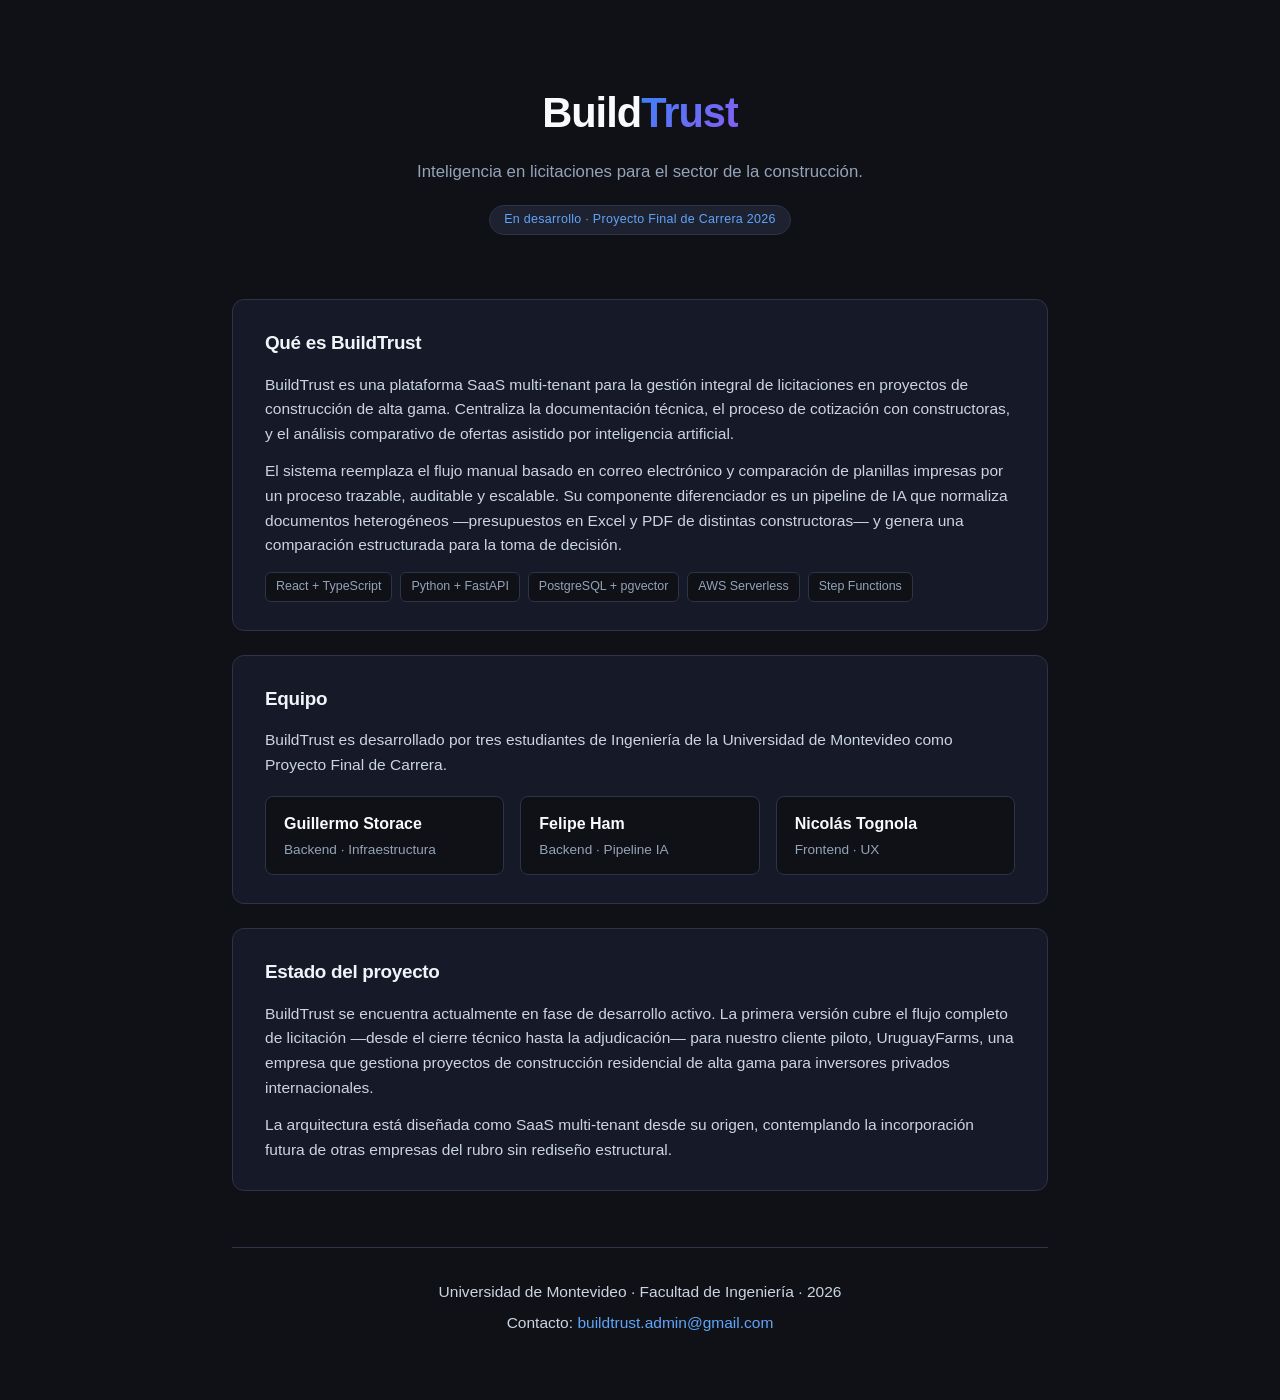
==== index.html @ 9183da72 "Add initial index.html for BuildTrust platform This HTML file serves as the main structure for the B" ====
<!DOCTYPE html>
<html lang="es">
<head>
  <meta charset="UTF-8">
  <meta name="viewport" content="width=device-width, initial-scale=1.0">
  <meta name="description" content="BuildTrust — Plataforma de gestión de licitaciones e inteligencia artificial aplicada al sector de la construcción.">
  <title>BuildTrust — Inteligencia en Licitaciones ConTech</title>
  <style>
    * { box-sizing: border-box; margin: 0; padding: 0; }
    body {
      background: #0f1117;
      color: #e2e8f0;
      font-family: -apple-system, BlinkMacSystemFont, "Segoe UI", sans-serif;
      min-height: 100vh;
      line-height: 1.6;
    }
    .container {
      max-width: 880px;
      margin: 0 auto;
      padding: 80px 32px 64px;
    }
    header {
      text-align: center;
      margin-bottom: 64px;
    }
    .logo {
      font-size: 2.6rem;
      font-weight: 700;
      letter-spacing: -1px;
      color: #f8fafc;
      margin-bottom: 12px;
    }
    .logo span {
      background: linear-gradient(135deg, #3b82f6, #8b5cf6);
      -webkit-background-clip: text;
      background-clip: text;
      color: transparent;
    }
    .tagline {
      color: #94a3b8;
      font-size: 1.05rem;
      max-width: 540px;
      margin: 0 auto;
    }
    .badge {
      display: inline-block;
      background: #1e2130;
      border: 1px solid #2d3348;
      border-radius: 999px;
      padding: 4px 14px;
      font-size: 0.78rem;
      color: #60a5fa;
      margin-top: 20px;
      letter-spacing: 0.3px;
    }
    section {
      background: #161927;
      border: 1px solid #2d3348;
      border-radius: 12px;
      padding: 28px 32px;
      margin-bottom: 24px;
    }
    h2 {
      color: #f1f5f9;
      font-size: 1.18rem;
      margin-bottom: 14px;
      letter-spacing: -0.3px;
    }
    p { color: #cbd5e1; font-size: 0.97rem; }
    p + p { margin-top: 12px; }
    .team {
      display: grid;
      grid-template-columns: repeat(auto-fit, minmax(220px, 1fr));
      gap: 16px;
      margin-top: 18px;
    }
    .member {
      background: #0f1117;
      padding: 14px 18px;
      border-radius: 8px;
      border: 1px solid #2d3348;
    }
    .member-name { color: #f8fafc; font-weight: 600; }
    .member-role { color: #94a3b8; font-size: 0.85rem; margin-top: 2px; }
    .stack {
      display: flex;
      flex-wrap: wrap;
      gap: 8px;
      margin-top: 14px;
    }
    .chip {
      background: #0f1117;
      border: 1px solid #2d3348;
      color: #94a3b8;
      font-size: 0.78rem;
      padding: 4px 10px;
      border-radius: 6px;
    }
    footer {
      text-align: center;
      margin-top: 56px;
      padding-top: 32px;
      border-top: 1px solid #2d3348;
      color: #64748b;
      font-size: 0.82rem;
    }
    footer a { color: #60a5fa; text-decoration: none; }
    footer a:hover { text-decoration: underline; }
    @media (max-width: 600px) {
      .container { padding: 48px 20px; }
      .logo { font-size: 2.1rem; }
    }
  </style>
</head>
<body>
  <div class="container">
    <header>
      <div class="logo">Build<span>Trust</span></div>
      <p class="tagline">Inteligencia en licitaciones para el sector de la construcción.</p>
      <div class="badge">En desarrollo · Proyecto Final de Carrera 2026</div>
    </header>

    <section>
      <h2>Qué es BuildTrust</h2>
      <p>
        BuildTrust es una plataforma SaaS multi-tenant para la gestión integral
        de licitaciones en proyectos de construcción de alta gama. Centraliza
        la documentación técnica, el proceso de cotización con constructoras,
        y el análisis comparativo de ofertas asistido por inteligencia artificial.
      </p>
      <p>
        El sistema reemplaza el flujo manual basado en correo electrónico y
        comparación de planillas impresas por un proceso trazable, auditable y
        escalable. Su componente diferenciador es un pipeline de IA que
        normaliza documentos heterogéneos —presupuestos en Excel y PDF de
        distintas constructoras— y genera una comparación estructurada para
        la toma de decisión.
      </p>
      <div class="stack">
        <span class="chip">React + TypeScript</span>
        <span class="chip">Python + FastAPI</span>
        <span class="chip">PostgreSQL + pgvector</span>
        <span class="chip">AWS Serverless</span>
        <span class="chip">Step Functions</span>
      </div>
    </section>

    <section>
      <h2>Equipo</h2>
      <p>
        BuildTrust es desarrollado por tres estudiantes de Ingeniería de la
        Universidad de Montevideo como Proyecto Final de Carrera.
      </p>
      <div class="team">
        <div class="member">
          <div class="member-name">Guillermo Storace</div>
          <div class="member-role">Backend · Infraestructura</div>
        </div>
        <div class="member">
          <div class="member-name">Felipe Ham</div>
          <div class="member-role">Backend · Pipeline IA</div>
        </div>
        <div class="member">
          <div class="member-name">Nicolás Tognola</div>
          <div class="member-role">Frontend · UX</div>
        </div>
      </div>
    </section>

    <section>
      <h2>Estado del proyecto</h2>
      <p>
        BuildTrust se encuentra actualmente en fase de desarrollo activo. La
        primera versión cubre el flujo completo de licitación —desde el cierre
        técnico hasta la adjudicación— para nuestro cliente piloto, UruguayFarms,
        una empresa que gestiona proyectos de construcción residencial de alta
        gama para inversores privados internacionales.
      </p>
      <p>
        La arquitectura está diseñada como SaaS multi-tenant desde su origen,
        contemplando la incorporación futura de otras empresas del rubro sin
        rediseño estructural.
      </p>
    </section>

    <footer>
      <p>Universidad de Montevideo · Facultad de Ingeniería · 2026</p>
      <p style="margin-top: 6px;">Contacto: <a href="mailto:buildtrust.admin@gmail.com">buildtrust.admin@gmail.com</a></p>
    </footer>
  </div>
</body>
</html>
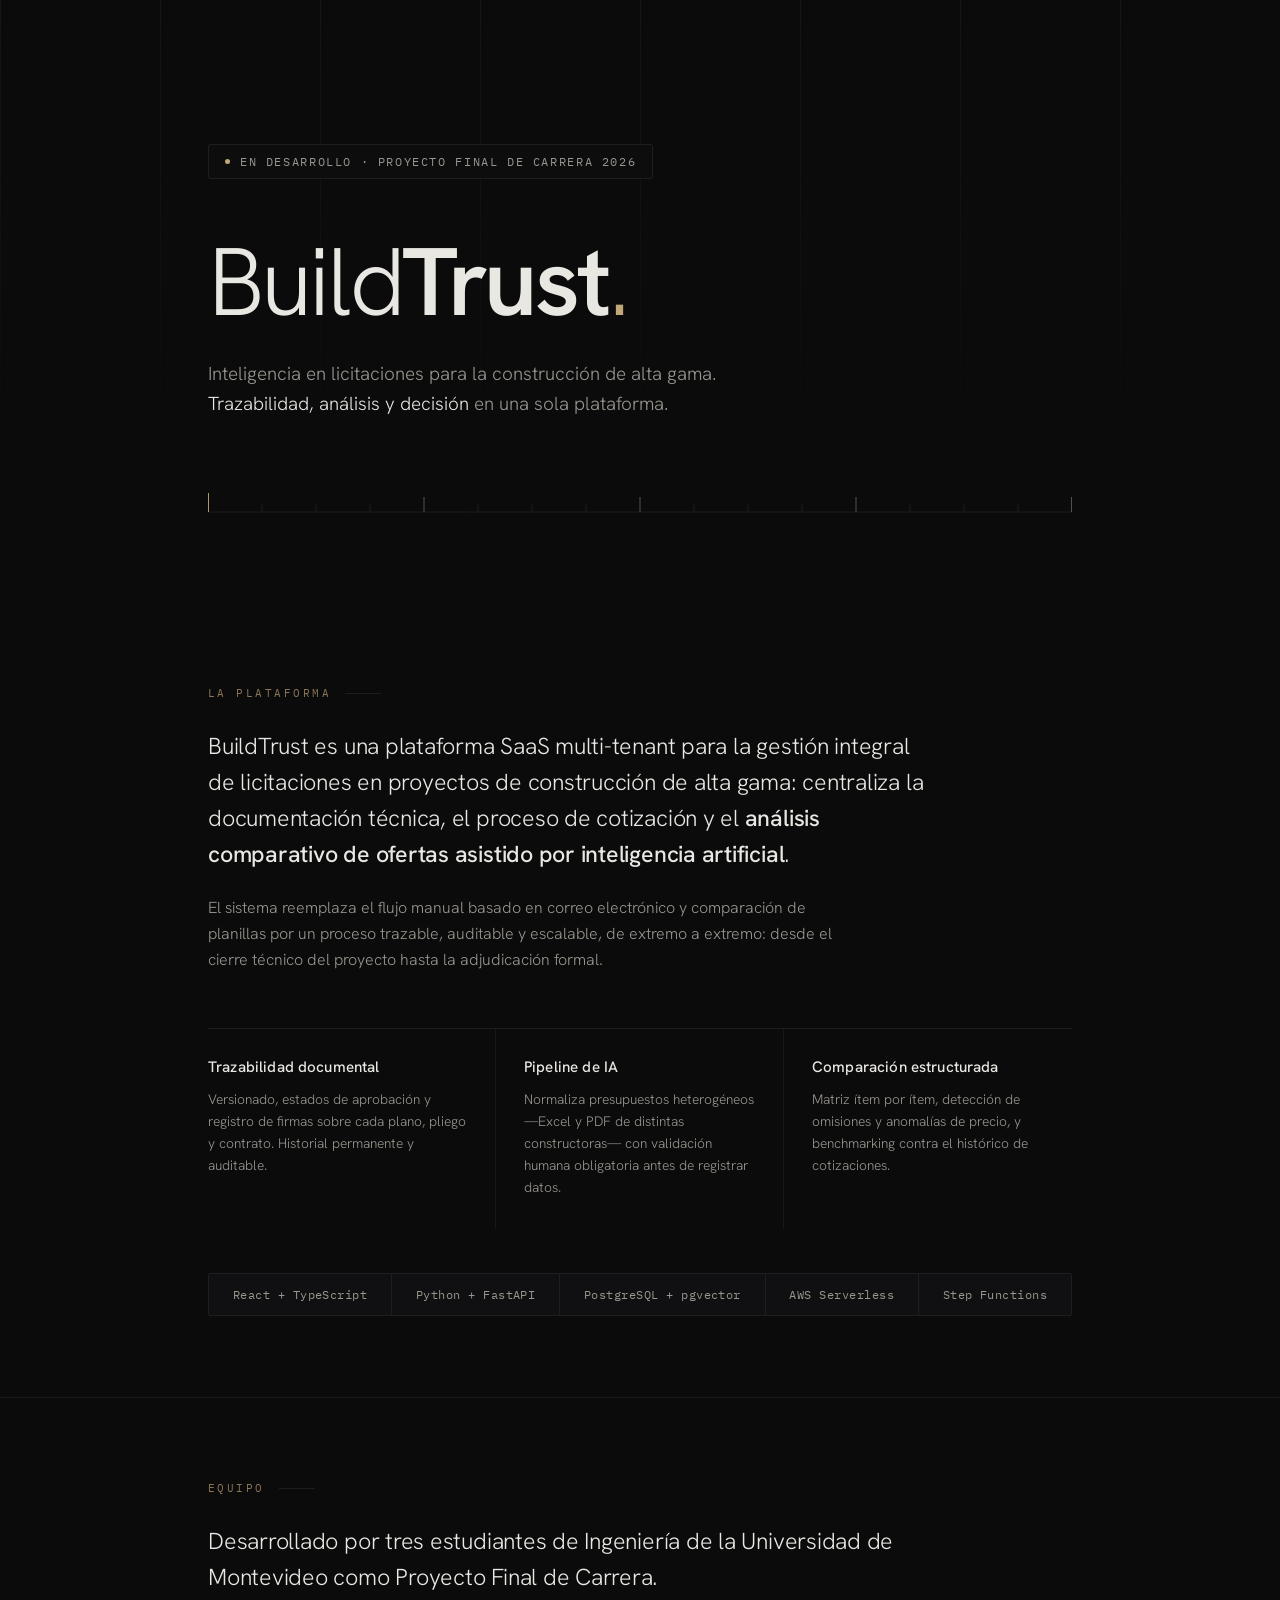
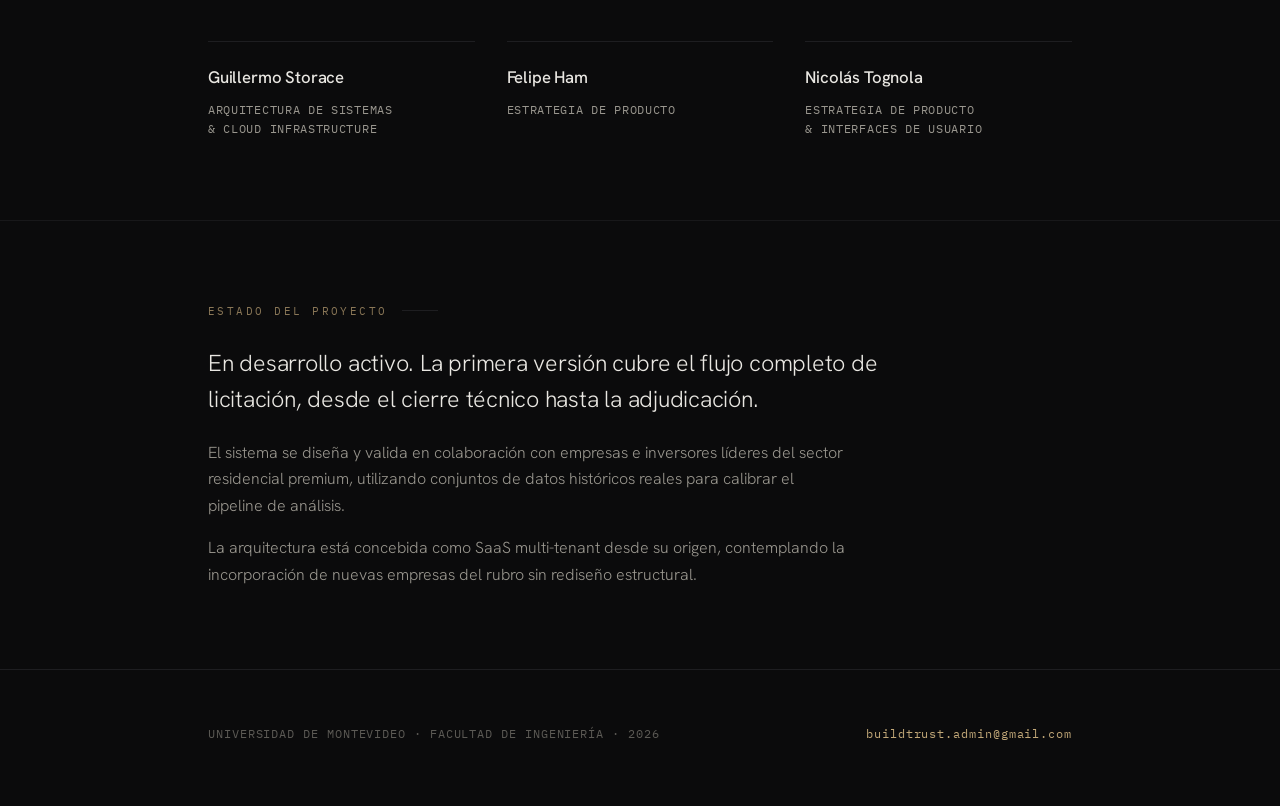
==== commit d6a7580d: "Ajuste de la web institucional a un modelo mas profesional" ====
--- a/index.html
+++ b/index.html
@@ -3,190 +3,419 @@
 <head>
   <meta charset="UTF-8">
   <meta name="viewport" content="width=device-width, initial-scale=1.0">
-  <meta name="description" content="BuildTrust — Plataforma de gestión de licitaciones e inteligencia artificial aplicada al sector de la construcción.">
+  <meta name="description" content="BuildTrust — Plataforma de gestión de licitaciones e inteligencia artificial aplicada a la construcción de alta gama.">
   <title>BuildTrust — Inteligencia en Licitaciones ConTech</title>
+
+  <link rel="preconnect" href="https://fonts.googleapis.com">
+  <link rel="preconnect" href="https://fonts.gstatic.com" crossorigin>
+  <link href="https://fonts.googleapis.com/css2?family=Hanken+Grotesk:wght@300;400;500;600&family=IBM+Plex+Mono:wght@400;500&display=swap" rel="stylesheet">
+
   <style>
+    /* ────────────────────────────────────────────────
+       BuildTrust — Sistema de diseño
+       Estética: arquitectónica · grafito profundo · bronce pulido
+       ──────────────────────────────────────────────── */
+    :root {
+      --bg:        #0B0B0C;   /* negro arquitectónico */
+      --surface:   #101012;   /* grafito de superficie */
+      --line:      #1E1E21;   /* hairline estructural */
+      --line-soft: #18181A;
+      --ink:       #E9E7E2;   /* blanco hueso */
+      --ink-dim:   #99968E;   /* gris cálido */
+      --ink-faint: #5C5A55;
+      --accent:    #C2A878;   /* bronce */
+      --accent-dim:#8A7757;
+      --sans: 'Hanken Grotesk', -apple-system, BlinkMacSystemFont, 'Segoe UI', sans-serif;
+      --mono: 'IBM Plex Mono', 'SF Mono', monospace;
+    }
+
     * { box-sizing: border-box; margin: 0; padding: 0; }
+
+    html { scroll-behavior: smooth; }
+
     body {
-      background: #0f1117;
-      color: #e2e8f0;
-      font-family: -apple-system, BlinkMacSystemFont, "Segoe UI", sans-serif;
-      min-height: 100vh;
+      background: var(--bg);
+      color: var(--ink);
+      font-family: var(--sans);
+      font-size: 16px;
+      line-height: 1.65;
+      -webkit-font-smoothing: antialiased;
+      text-rendering: optimizeLegibility;
+    }
+
+    ::selection { background: var(--accent); color: #0B0B0C; }
+
+    a { color: var(--accent); text-decoration: none; transition: color .2s ease; }
+    a:hover { color: var(--ink); }
+    a:focus-visible, button:focus-visible {
+      outline: 1px solid var(--accent);
+      outline-offset: 4px;
+      border-radius: 2px;
+    }
+
+    .wrap {
+      max-width: 960px;
+      margin: 0 auto;
+      padding: 0 clamp(24px, 6vw, 48px);
+    }
+
+    /* ── Hero ───────────────────────────────────────── */
+    .hero {
+      position: relative;
+      padding: clamp(96px, 16vh, 160px) 0 clamp(64px, 10vh, 104px);
+      overflow: hidden;
+    }
+    /* retícula de plano — firma visual */
+    .hero::before {
+      content: "";
+      position: absolute;
+      inset: 0;
+      background-image:
+        linear-gradient(to right, var(--line-soft) 1px, transparent 1px);
+      background-size: calc(100% / 8) 100%;
+      mask-image: linear-gradient(to bottom, rgba(0,0,0,.9), transparent 78%);
+      -webkit-mask-image: linear-gradient(to bottom, rgba(0,0,0,.9), transparent 78%);
+      pointer-events: none;
+    }
+    .hero-inner { position: relative; }
+
+    .status {
+      display: inline-flex;
+      align-items: center;
+      gap: 10px;
+      font-family: var(--mono);
+      font-size: 0.72rem;
+      letter-spacing: 0.14em;
+      text-transform: uppercase;
+      color: var(--ink-dim);
+      border: 1px solid var(--line);
+      padding: 7px 16px;
+      border-radius: 2px;
+      margin-bottom: clamp(36px, 6vh, 56px);
+      background: rgba(16,16,18,.6);
+      backdrop-filter: blur(4px);
+    }
+    .status .dot {
+      width: 5px; height: 5px;
+      background: var(--accent);
+      border-radius: 50%;
+      flex-shrink: 0;
+    }
+
+    .wordmark {
+      font-size: clamp(3.2rem, 9vw, 6rem);
+      font-weight: 300;
+      letter-spacing: -0.035em;
+      line-height: 1.02;
+      color: var(--ink);
+    }
+    .wordmark strong { font-weight: 600; }
+    .wordmark .terminal { color: var(--accent); }
+
+    .tagline {
+      margin-top: 28px;
+      max-width: 520px;
+      font-size: clamp(1.02rem, 2vw, 1.18rem);
+      font-weight: 300;
+      color: var(--ink-dim);
       line-height: 1.6;
     }
-    .container {
-      max-width: 880px;
-      margin: 0 auto;
-      padding: 80px 32px 64px;
-    }
-    header {
+    .tagline em {
+      font-style: normal;
+      color: var(--ink);
+    }
+
+    /* ── Regla de escala (divisor firma) ───────────── */
+    .scale-rule {
+      display: block;
+      width: 100%;
+      height: 22px;
+      margin-top: clamp(48px, 8vh, 72px);
+      color: var(--line);
+    }
+    .scale-rule .major { stroke: var(--ink-faint); }
+    .scale-rule .origin { stroke: var(--accent); }
+
+    /* ── Secciones ─────────────────────────────────── */
+    section { padding: clamp(56px, 9vh, 88px) 0; }
+    section + section { border-top: 1px solid var(--line-soft); }
+
+    .eyebrow {
+      font-family: var(--mono);
+      font-size: 0.7rem;
+      letter-spacing: 0.22em;
+      text-transform: uppercase;
+      color: var(--accent-dim);
+      margin-bottom: 26px;
+      display: flex;
+      align-items: center;
+      gap: 14px;
+    }
+    .eyebrow::after {
+      content: "";
+      height: 1px;
+      flex: 0 0 36px;
+      background: var(--line);
+    }
+
+    .lede {
+      font-size: clamp(1.15rem, 2.4vw, 1.45rem);
+      font-weight: 300;
+      line-height: 1.55;
+      letter-spacing: -0.01em;
+      max-width: 720px;
+      color: var(--ink);
+    }
+    .lede strong { font-weight: 500; }
+
+    .body-copy {
+      margin-top: 22px;
+      max-width: 640px;
+      color: var(--ink-dim);
+      font-weight: 300;
+      font-size: 1rem;
+    }
+    .body-copy + .body-copy { margin-top: 16px; }
+
+    /* ── Capacidades ───────────────────────────────── */
+    .capabilities {
+      margin-top: clamp(40px, 6vh, 56px);
+      display: grid;
+      grid-template-columns: repeat(3, 1fr);
+      border-top: 1px solid var(--line);
+    }
+    .cap {
+      padding: 26px 28px 30px 0;
+      border-right: 1px solid var(--line-soft);
+    }
+    .cap:nth-child(3n) { border-right: none; }
+    .cap + .cap { padding-left: 28px; }
+    .cap h3 {
+      font-size: 0.95rem;
+      font-weight: 500;
+      letter-spacing: 0.01em;
+      margin-bottom: 8px;
+      color: var(--ink);
+    }
+    .cap p {
+      font-size: 0.86rem;
+      font-weight: 300;
+      color: var(--ink-dim);
+      line-height: 1.6;
+    }
+
+    /* ── Stack ─────────────────────────────────────── */
+    .stack {
+      margin-top: clamp(36px, 5vh, 48px);
+      display: flex;
+      flex-wrap: wrap;
+      gap: 0;
+      border: 1px solid var(--line);
+      border-radius: 2px;
+      overflow: hidden;
+    }
+    .chip {
+      font-family: var(--mono);
+      font-size: 0.74rem;
+      letter-spacing: 0.04em;
+      color: var(--ink-dim);
+      padding: 11px 18px;
+      border-right: 1px solid var(--line);
+      background: var(--surface);
+      transition: color .2s ease, background .2s ease;
+      flex: 1 0 auto;
       text-align: center;
-      margin-bottom: 64px;
-    }
-    .logo {
-      font-size: 2.6rem;
-      font-weight: 700;
-      letter-spacing: -1px;
-      color: #f8fafc;
-      margin-bottom: 12px;
-    }
-    .logo span {
-      background: linear-gradient(135deg, #3b82f6, #8b5cf6);
-      -webkit-background-clip: text;
-      background-clip: text;
-      color: transparent;
-    }
-    .tagline {
-      color: #94a3b8;
-      font-size: 1.05rem;
-      max-width: 540px;
-      margin: 0 auto;
-    }
-    .badge {
-      display: inline-block;
-      background: #1e2130;
-      border: 1px solid #2d3348;
-      border-radius: 999px;
-      padding: 4px 14px;
-      font-size: 0.78rem;
-      color: #60a5fa;
-      margin-top: 20px;
-      letter-spacing: 0.3px;
-    }
-    section {
-      background: #161927;
-      border: 1px solid #2d3348;
-      border-radius: 12px;
-      padding: 28px 32px;
-      margin-bottom: 24px;
-    }
-    h2 {
-      color: #f1f5f9;
-      font-size: 1.18rem;
-      margin-bottom: 14px;
-      letter-spacing: -0.3px;
-    }
-    p { color: #cbd5e1; font-size: 0.97rem; }
-    p + p { margin-top: 12px; }
+    }
+    .chip:last-child { border-right: none; }
+    .chip:hover { color: var(--accent); background: #131315; }
+
+    /* ── Equipo ────────────────────────────────────── */
     .team {
       display: grid;
-      grid-template-columns: repeat(auto-fit, minmax(220px, 1fr));
-      gap: 16px;
-      margin-top: 18px;
+      grid-template-columns: repeat(3, 1fr);
+      gap: 0 32px;
+      margin-top: clamp(36px, 5vh, 48px);
     }
     .member {
-      background: #0f1117;
-      padding: 14px 18px;
-      border-radius: 8px;
-      border: 1px solid #2d3348;
-    }
-    .member-name { color: #f8fafc; font-weight: 600; }
-    .member-role { color: #94a3b8; font-size: 0.85rem; margin-top: 2px; }
-    .stack {
+      border-top: 1px solid var(--line);
+      padding-top: 22px;
+      transition: border-color .25s ease;
+    }
+    .member:hover { border-top-color: var(--accent-dim); }
+    .member-name {
+      font-size: 1.05rem;
+      font-weight: 500;
+      letter-spacing: -0.01em;
+      color: var(--ink);
+    }
+    .member-role {
+      margin-top: 8px;
+      font-family: var(--mono);
+      font-size: 0.72rem;
+      letter-spacing: 0.06em;
+      line-height: 1.7;
+      color: var(--ink-dim);
+      text-transform: uppercase;
+    }
+
+    /* ── Footer ────────────────────────────────────── */
+    footer {
+      border-top: 1px solid var(--line);
+      padding: clamp(40px, 6vh, 56px) 0 clamp(48px, 7vh, 64px);
+    }
+    .footer-grid {
       display: flex;
+      justify-content: space-between;
+      align-items: baseline;
+      gap: 24px;
       flex-wrap: wrap;
-      gap: 8px;
-      margin-top: 14px;
-    }
-    .chip {
-      background: #0f1117;
-      border: 1px solid #2d3348;
-      color: #94a3b8;
-      font-size: 0.78rem;
-      padding: 4px 10px;
-      border-radius: 6px;
-    }
-    footer {
-      text-align: center;
-      margin-top: 56px;
-      padding-top: 32px;
-      border-top: 1px solid #2d3348;
-      color: #64748b;
-      font-size: 0.82rem;
-    }
-    footer a { color: #60a5fa; text-decoration: none; }
-    footer a:hover { text-decoration: underline; }
-    @media (max-width: 600px) {
-      .container { padding: 48px 20px; }
-      .logo { font-size: 2.1rem; }
+    }
+    .footer-grid p {
+      font-family: var(--mono);
+      font-size: 0.72rem;
+      letter-spacing: 0.08em;
+      color: var(--ink-faint);
+      text-transform: uppercase;
+    }
+    .footer-grid a {
+      font-family: var(--mono);
+      font-size: 0.72rem;
+      letter-spacing: 0.08em;
+      text-transform: lowercase;
+    }
+
+    /* ── Animación de entrada ──────────────────────── */
+    @media (prefers-reduced-motion: no-preference) {
+      .reveal {
+        opacity: 0;
+        transform: translateY(14px);
+        animation: rise .9s cubic-bezier(.22,.61,.36,1) forwards;
+      }
+      .reveal.d1 { animation-delay: .08s; }
+      .reveal.d2 { animation-delay: .18s; }
+      .reveal.d3 { animation-delay: .3s; }
+      @keyframes rise {
+        to { opacity: 1; transform: none; }
+      }
+    }
+
+    /* ── Responsive ────────────────────────────────── */
+    @media (max-width: 760px) {
+      .capabilities { grid-template-columns: 1fr; border-top: none; }
+      .cap {
+        border-right: none;
+        border-top: 1px solid var(--line);
+        padding: 22px 0;
+      }
+      .cap + .cap { padding-left: 0; }
+      .team { grid-template-columns: 1fr; gap: 28px 0; }
+      .chip { flex: 1 1 50%; border-bottom: 1px solid var(--line); }
+      .stack { border-bottom: none; }
+      .footer-grid { flex-direction: column; gap: 10px; }
     }
   </style>
 </head>
 <body>
-  <div class="container">
-    <header>
-      <div class="logo">Build<span>Trust</span></div>
-      <p class="tagline">Inteligencia en licitaciones para el sector de la construcción.</p>
-      <div class="badge">En desarrollo · Proyecto Final de Carrera 2026</div>
-    </header>
-
-    <section>
-      <h2>Qué es BuildTrust</h2>
-      <p>
-        BuildTrust es una plataforma SaaS multi-tenant para la gestión integral
-        de licitaciones en proyectos de construcción de alta gama. Centraliza
-        la documentación técnica, el proceso de cotización con constructoras,
-        y el análisis comparativo de ofertas asistido por inteligencia artificial.
-      </p>
-      <p>
-        El sistema reemplaza el flujo manual basado en correo electrónico y
-        comparación de planillas impresas por un proceso trazable, auditable y
-        escalable. Su componente diferenciador es un pipeline de IA que
-        normaliza documentos heterogéneos —presupuestos en Excel y PDF de
-        distintas constructoras— y genera una comparación estructurada para
-        la toma de decisión.
-      </p>
-      <div class="stack">
-        <span class="chip">React + TypeScript</span>
-        <span class="chip">Python + FastAPI</span>
-        <span class="chip">PostgreSQL + pgvector</span>
-        <span class="chip">AWS Serverless</span>
-        <span class="chip">Step Functions</span>
-      </div>
-    </section>
-
-    <section>
-      <h2>Equipo</h2>
-      <p>
-        BuildTrust es desarrollado por tres estudiantes de Ingeniería de la
-        Universidad de Montevideo como Proyecto Final de Carrera.
-      </p>
-      <div class="team">
-        <div class="member">
-          <div class="member-name">Guillermo Storace</div>
-          <div class="member-role">Backend · Infraestructura</div>
+
+  <!-- ═══ Hero ═══ -->
+  <header class="hero">
+    <div class="wrap hero-inner">
+      <div class="status reveal"><span class="dot" aria-hidden="true"></span>En desarrollo · Proyecto Final de Carrera 2026</div>
+      <h1 class="wordmark reveal d1">Build<strong>Trust</strong><span class="terminal">.</span></h1>
+      <p class="tagline reveal d2">Inteligencia en licitaciones para la construcción de alta gama. <em>Trazabilidad, análisis y decisión</em> en una sola plataforma.</p>
+
+      <!-- regla de escala — divisor firma -->
+      <svg class="scale-rule reveal d3" viewBox="0 0 960 22" preserveAspectRatio="none" aria-hidden="true">
+        <line x1="0" y1="21" x2="960" y2="21" stroke="currentColor" stroke-width="1"/>
+        <g stroke="currentColor" stroke-width="1">
+          <line class="origin" x1="0.5" y1="2" x2="0.5" y2="21"/>
+          <line x1="60" y1="13" x2="60" y2="21"/><line x1="120" y1="13" x2="120" y2="21"/><line x1="180" y1="13" x2="180" y2="21"/>
+          <line class="major" x1="240" y1="6" x2="240" y2="21"/>
+          <line x1="300" y1="13" x2="300" y2="21"/><line x1="360" y1="13" x2="360" y2="21"/><line x1="420" y1="13" x2="420" y2="21"/>
+          <line class="major" x1="480" y1="6" x2="480" y2="21"/>
+          <line x1="540" y1="13" x2="540" y2="21"/><line x1="600" y1="13" x2="600" y2="21"/><line x1="660" y1="13" x2="660" y2="21"/>
+          <line class="major" x1="720" y1="6" x2="720" y2="21"/>
+          <line x1="780" y1="13" x2="780" y2="21"/><line x1="840" y1="13" x2="840" y2="21"/><line x1="900" y1="13" x2="900" y2="21"/>
+          <line class="major" x1="959.5" y1="6" x2="959.5" y2="21"/>
+        </g>
+      </svg>
+    </div>
+  </header>
+
+  <main>
+    <!-- ═══ La Plataforma ═══ -->
+    <section id="plataforma">
+      <div class="wrap">
+        <p class="eyebrow">La Plataforma</p>
+        <p class="lede">BuildTrust es una plataforma SaaS multi-tenant para la gestión integral de licitaciones en proyectos de construcción de alta gama: centraliza la documentación técnica, el proceso de cotización y el <strong>análisis comparativo de ofertas asistido por inteligencia artificial</strong>.</p>
+        <p class="body-copy">El sistema reemplaza el flujo manual basado en correo electrónico y comparación de planillas por un proceso trazable, auditable y escalable, de extremo a extremo: desde el cierre técnico del proyecto hasta la adjudicación formal.</p>
+
+        <div class="capabilities">
+          <div class="cap">
+            <h3>Trazabilidad documental</h3>
+            <p>Versionado, estados de aprobación y registro de firmas sobre cada plano, pliego y contrato. Historial permanente y auditable.</p>
+          </div>
+          <div class="cap">
+            <h3>Pipeline de IA</h3>
+            <p>Normaliza presupuestos heterogéneos —Excel y PDF de distintas constructoras— con validación humana obligatoria antes de registrar datos.</p>
+          </div>
+          <div class="cap">
+            <h3>Comparación estructurada</h3>
+            <p>Matriz ítem por ítem, detección de omisiones y anomalías de precio, y benchmarking contra el histórico de cotizaciones.</p>
+          </div>
         </div>
-        <div class="member">
-          <div class="member-name">Felipe Ham</div>
-          <div class="member-role">Backend · Pipeline IA</div>
-        </div>
-        <div class="member">
-          <div class="member-name">Nicolás Tognola</div>
-          <div class="member-role">Frontend · UX</div>
+
+        <div class="stack" aria-label="Tecnologías">
+          <span class="chip">React + TypeScript</span>
+          <span class="chip">Python + FastAPI</span>
+          <span class="chip">PostgreSQL + pgvector</span>
+          <span class="chip">AWS Serverless</span>
+          <span class="chip">Step Functions</span>
         </div>
       </div>
     </section>
 
-    <section>
-      <h2>Estado del proyecto</h2>
-      <p>
-        BuildTrust se encuentra actualmente en fase de desarrollo activo. La
-        primera versión cubre el flujo completo de licitación —desde el cierre
-        técnico hasta la adjudicación— para nuestro cliente piloto, UruguayFarms,
-        una empresa que gestiona proyectos de construcción residencial de alta
-        gama para inversores privados internacionales.
-      </p>
-      <p>
-        La arquitectura está diseñada como SaaS multi-tenant desde su origen,
-        contemplando la incorporación futura de otras empresas del rubro sin
-        rediseño estructural.
-      </p>
+    <!-- ═══ Equipo ═══ -->
+    <section id="equipo">
+      <div class="wrap">
+        <p class="eyebrow">Equipo</p>
+        <p class="lede">Desarrollado por tres estudiantes de Ingeniería de la Universidad de Montevideo como Proyecto Final de Carrera.</p>
+
+        <div class="team">
+          <div class="member">
+            <div class="member-name">Guillermo Storace</div>
+            <div class="member-role">Arquitectura de Sistemas<br>&amp; Cloud Infrastructure</div>
+          </div>
+          <div class="member">
+            <div class="member-name">Felipe Ham</div>
+            <div class="member-role">Estrategia de Producto</div>
+          </div>
+          <div class="member">
+            <div class="member-name">Nicolás Tognola</div>
+            <div class="member-role">Estrategia de Producto<br>&amp; Interfaces de Usuario</div>
+          </div>
+        </div>
+      </div>
     </section>
 
-    <footer>
+    <!-- ═══ Estado ═══ -->
+    <section id="estado">
+      <div class="wrap">
+        <p class="eyebrow">Estado del Proyecto</p>
+        <p class="lede">En desarrollo activo. La primera versión cubre el flujo completo de licitación, desde el cierre técnico hasta la adjudicación.</p>
+        <p class="body-copy">El sistema se diseña y valida en colaboración con empresas e inversores líderes del sector residencial premium, utilizando conjuntos de datos históricos reales para calibrar el pipeline de análisis.</p>
+        <p class="body-copy">La arquitectura está concebida como SaaS multi-tenant desde su origen, contemplando la incorporación de nuevas empresas del rubro sin rediseño estructural.</p>
+      </div>
+    </section>
+  </main>
+
+  <!-- ═══ Footer ═══ -->
+  <footer>
+    <div class="wrap footer-grid">
       <p>Universidad de Montevideo · Facultad de Ingeniería · 2026</p>
-      <p style="margin-top: 6px;">Contacto: <a href="mailto:buildtrust.admin@gmail.com">buildtrust.admin@gmail.com</a></p>
-    </footer>
-  </div>
+      <a href="mailto:buildtrust.admin@gmail.com">buildtrust.admin@gmail.com</a>
+    </div>
+  </footer>
+
 </body>
-</html>
+</html>
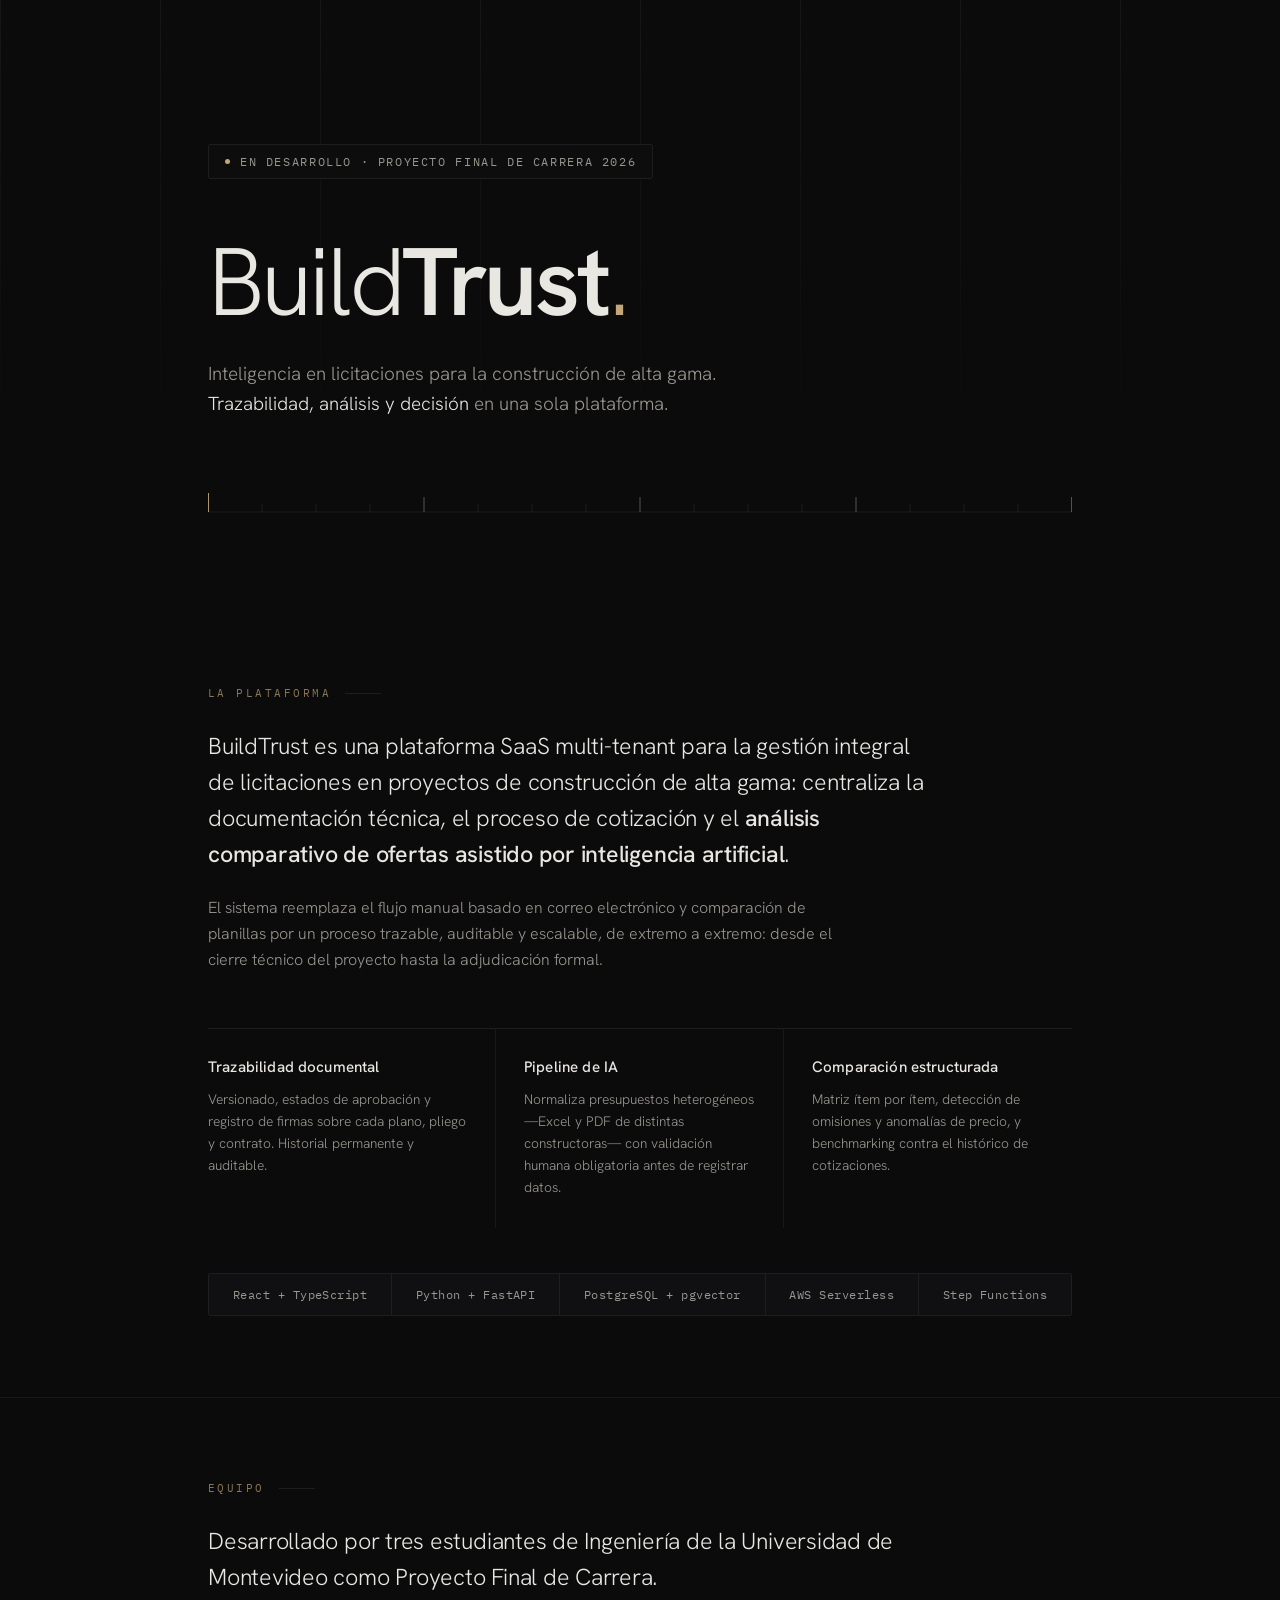
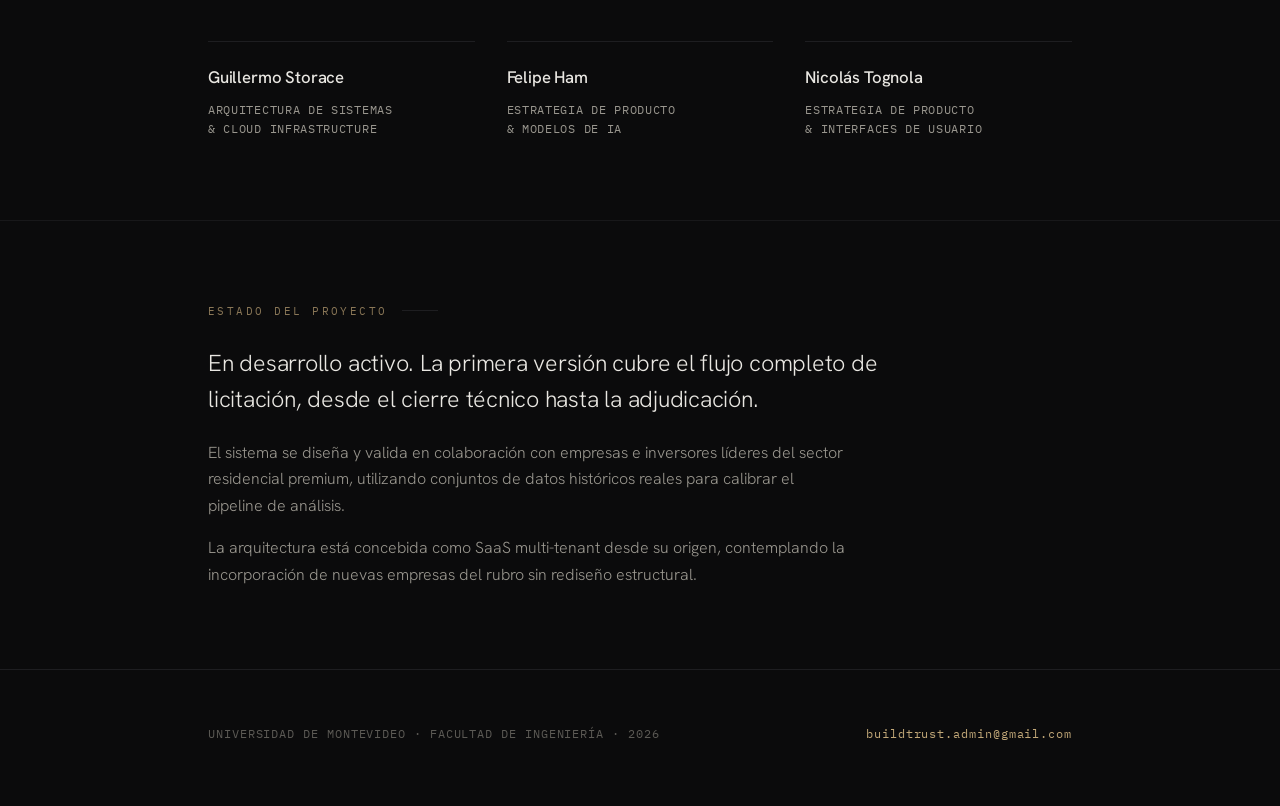
==== commit 65160ad8: "Separado de css, html e inclusion del favicon." ====
--- a/index.html
+++ b/index.html
@@ -4,316 +4,16 @@
   <meta charset="UTF-8">
   <meta name="viewport" content="width=device-width, initial-scale=1.0">
   <meta name="description" content="BuildTrust — Plataforma de gestión de licitaciones e inteligencia artificial aplicada a la construcción de alta gama.">
+  <meta name="theme-color" content="#0B0B0C">
   <title>BuildTrust — Inteligencia en Licitaciones ConTech</title>
+
+  <link rel="icon" type="image/svg+xml" href="favicon.svg">
 
   <link rel="preconnect" href="https://fonts.googleapis.com">
   <link rel="preconnect" href="https://fonts.gstatic.com" crossorigin>
   <link href="https://fonts.googleapis.com/css2?family=Hanken+Grotesk:wght@300;400;500;600&family=IBM+Plex+Mono:wght@400;500&display=swap" rel="stylesheet">
 
-  <style>
-    /* ────────────────────────────────────────────────
-       BuildTrust — Sistema de diseño
-       Estética: arquitectónica · grafito profundo · bronce pulido
-       ──────────────────────────────────────────────── */
-    :root {
-      --bg:        #0B0B0C;   /* negro arquitectónico */
-      --surface:   #101012;   /* grafito de superficie */
-      --line:      #1E1E21;   /* hairline estructural */
-      --line-soft: #18181A;
-      --ink:       #E9E7E2;   /* blanco hueso */
-      --ink-dim:   #99968E;   /* gris cálido */
-      --ink-faint: #5C5A55;
-      --accent:    #C2A878;   /* bronce */
-      --accent-dim:#8A7757;
-      --sans: 'Hanken Grotesk', -apple-system, BlinkMacSystemFont, 'Segoe UI', sans-serif;
-      --mono: 'IBM Plex Mono', 'SF Mono', monospace;
-    }
-
-    * { box-sizing: border-box; margin: 0; padding: 0; }
-
-    html { scroll-behavior: smooth; }
-
-    body {
-      background: var(--bg);
-      color: var(--ink);
-      font-family: var(--sans);
-      font-size: 16px;
-      line-height: 1.65;
-      -webkit-font-smoothing: antialiased;
-      text-rendering: optimizeLegibility;
-    }
-
-    ::selection { background: var(--accent); color: #0B0B0C; }
-
-    a { color: var(--accent); text-decoration: none; transition: color .2s ease; }
-    a:hover { color: var(--ink); }
-    a:focus-visible, button:focus-visible {
-      outline: 1px solid var(--accent);
-      outline-offset: 4px;
-      border-radius: 2px;
-    }
-
-    .wrap {
-      max-width: 960px;
-      margin: 0 auto;
-      padding: 0 clamp(24px, 6vw, 48px);
-    }
-
-    /* ── Hero ───────────────────────────────────────── */
-    .hero {
-      position: relative;
-      padding: clamp(96px, 16vh, 160px) 0 clamp(64px, 10vh, 104px);
-      overflow: hidden;
-    }
-    /* retícula de plano — firma visual */
-    .hero::before {
-      content: "";
-      position: absolute;
-      inset: 0;
-      background-image:
-        linear-gradient(to right, var(--line-soft) 1px, transparent 1px);
-      background-size: calc(100% / 8) 100%;
-      mask-image: linear-gradient(to bottom, rgba(0,0,0,.9), transparent 78%);
-      -webkit-mask-image: linear-gradient(to bottom, rgba(0,0,0,.9), transparent 78%);
-      pointer-events: none;
-    }
-    .hero-inner { position: relative; }
-
-    .status {
-      display: inline-flex;
-      align-items: center;
-      gap: 10px;
-      font-family: var(--mono);
-      font-size: 0.72rem;
-      letter-spacing: 0.14em;
-      text-transform: uppercase;
-      color: var(--ink-dim);
-      border: 1px solid var(--line);
-      padding: 7px 16px;
-      border-radius: 2px;
-      margin-bottom: clamp(36px, 6vh, 56px);
-      background: rgba(16,16,18,.6);
-      backdrop-filter: blur(4px);
-    }
-    .status .dot {
-      width: 5px; height: 5px;
-      background: var(--accent);
-      border-radius: 50%;
-      flex-shrink: 0;
-    }
-
-    .wordmark {
-      font-size: clamp(3.2rem, 9vw, 6rem);
-      font-weight: 300;
-      letter-spacing: -0.035em;
-      line-height: 1.02;
-      color: var(--ink);
-    }
-    .wordmark strong { font-weight: 600; }
-    .wordmark .terminal { color: var(--accent); }
-
-    .tagline {
-      margin-top: 28px;
-      max-width: 520px;
-      font-size: clamp(1.02rem, 2vw, 1.18rem);
-      font-weight: 300;
-      color: var(--ink-dim);
-      line-height: 1.6;
-    }
-    .tagline em {
-      font-style: normal;
-      color: var(--ink);
-    }
-
-    /* ── Regla de escala (divisor firma) ───────────── */
-    .scale-rule {
-      display: block;
-      width: 100%;
-      height: 22px;
-      margin-top: clamp(48px, 8vh, 72px);
-      color: var(--line);
-    }
-    .scale-rule .major { stroke: var(--ink-faint); }
-    .scale-rule .origin { stroke: var(--accent); }
-
-    /* ── Secciones ─────────────────────────────────── */
-    section { padding: clamp(56px, 9vh, 88px) 0; }
-    section + section { border-top: 1px solid var(--line-soft); }
-
-    .eyebrow {
-      font-family: var(--mono);
-      font-size: 0.7rem;
-      letter-spacing: 0.22em;
-      text-transform: uppercase;
-      color: var(--accent-dim);
-      margin-bottom: 26px;
-      display: flex;
-      align-items: center;
-      gap: 14px;
-    }
-    .eyebrow::after {
-      content: "";
-      height: 1px;
-      flex: 0 0 36px;
-      background: var(--line);
-    }
-
-    .lede {
-      font-size: clamp(1.15rem, 2.4vw, 1.45rem);
-      font-weight: 300;
-      line-height: 1.55;
-      letter-spacing: -0.01em;
-      max-width: 720px;
-      color: var(--ink);
-    }
-    .lede strong { font-weight: 500; }
-
-    .body-copy {
-      margin-top: 22px;
-      max-width: 640px;
-      color: var(--ink-dim);
-      font-weight: 300;
-      font-size: 1rem;
-    }
-    .body-copy + .body-copy { margin-top: 16px; }
-
-    /* ── Capacidades ───────────────────────────────── */
-    .capabilities {
-      margin-top: clamp(40px, 6vh, 56px);
-      display: grid;
-      grid-template-columns: repeat(3, 1fr);
-      border-top: 1px solid var(--line);
-    }
-    .cap {
-      padding: 26px 28px 30px 0;
-      border-right: 1px solid var(--line-soft);
-    }
-    .cap:nth-child(3n) { border-right: none; }
-    .cap + .cap { padding-left: 28px; }
-    .cap h3 {
-      font-size: 0.95rem;
-      font-weight: 500;
-      letter-spacing: 0.01em;
-      margin-bottom: 8px;
-      color: var(--ink);
-    }
-    .cap p {
-      font-size: 0.86rem;
-      font-weight: 300;
-      color: var(--ink-dim);
-      line-height: 1.6;
-    }
-
-    /* ── Stack ─────────────────────────────────────── */
-    .stack {
-      margin-top: clamp(36px, 5vh, 48px);
-      display: flex;
-      flex-wrap: wrap;
-      gap: 0;
-      border: 1px solid var(--line);
-      border-radius: 2px;
-      overflow: hidden;
-    }
-    .chip {
-      font-family: var(--mono);
-      font-size: 0.74rem;
-      letter-spacing: 0.04em;
-      color: var(--ink-dim);
-      padding: 11px 18px;
-      border-right: 1px solid var(--line);
-      background: var(--surface);
-      transition: color .2s ease, background .2s ease;
-      flex: 1 0 auto;
-      text-align: center;
-    }
-    .chip:last-child { border-right: none; }
-    .chip:hover { color: var(--accent); background: #131315; }
-
-    /* ── Equipo ────────────────────────────────────── */
-    .team {
-      display: grid;
-      grid-template-columns: repeat(3, 1fr);
-      gap: 0 32px;
-      margin-top: clamp(36px, 5vh, 48px);
-    }
-    .member {
-      border-top: 1px solid var(--line);
-      padding-top: 22px;
-      transition: border-color .25s ease;
-    }
-    .member:hover { border-top-color: var(--accent-dim); }
-    .member-name {
-      font-size: 1.05rem;
-      font-weight: 500;
-      letter-spacing: -0.01em;
-      color: var(--ink);
-    }
-    .member-role {
-      margin-top: 8px;
-      font-family: var(--mono);
-      font-size: 0.72rem;
-      letter-spacing: 0.06em;
-      line-height: 1.7;
-      color: var(--ink-dim);
-      text-transform: uppercase;
-    }
-
-    /* ── Footer ────────────────────────────────────── */
-    footer {
-      border-top: 1px solid var(--line);
-      padding: clamp(40px, 6vh, 56px) 0 clamp(48px, 7vh, 64px);
-    }
-    .footer-grid {
-      display: flex;
-      justify-content: space-between;
-      align-items: baseline;
-      gap: 24px;
-      flex-wrap: wrap;
-    }
-    .footer-grid p {
-      font-family: var(--mono);
-      font-size: 0.72rem;
-      letter-spacing: 0.08em;
-      color: var(--ink-faint);
-      text-transform: uppercase;
-    }
-    .footer-grid a {
-      font-family: var(--mono);
-      font-size: 0.72rem;
-      letter-spacing: 0.08em;
-      text-transform: lowercase;
-    }
-
-    /* ── Animación de entrada ──────────────────────── */
-    @media (prefers-reduced-motion: no-preference) {
-      .reveal {
-        opacity: 0;
-        transform: translateY(14px);
-        animation: rise .9s cubic-bezier(.22,.61,.36,1) forwards;
-      }
-      .reveal.d1 { animation-delay: .08s; }
-      .reveal.d2 { animation-delay: .18s; }
-      .reveal.d3 { animation-delay: .3s; }
-      @keyframes rise {
-        to { opacity: 1; transform: none; }
-      }
-    }
-
-    /* ── Responsive ────────────────────────────────── */
-    @media (max-width: 760px) {
-      .capabilities { grid-template-columns: 1fr; border-top: none; }
-      .cap {
-        border-right: none;
-        border-top: 1px solid var(--line);
-        padding: 22px 0;
-      }
-      .cap + .cap { padding-left: 0; }
-      .team { grid-template-columns: 1fr; gap: 28px 0; }
-      .chip { flex: 1 1 50%; border-bottom: 1px solid var(--line); }
-      .stack { border-bottom: none; }
-      .footer-grid { flex-direction: column; gap: 10px; }
-    }
-  </style>
+  <link rel="stylesheet" href="styles.css">
 </head>
 <body>
 
@@ -388,7 +88,7 @@
           </div>
           <div class="member">
             <div class="member-name">Felipe Ham</div>
-            <div class="member-role">Estrategia de Producto</div>
+            <div class="member-role">Estrategia de Producto<br>&amp; Modelos de IA</div>
           </div>
           <div class="member">
             <div class="member-name">Nicolás Tognola</div>
--- a/styles.css
+++ b/styles.css
@@ -0,0 +1,302 @@
+/* ────────────────────────────────────────────────
+   BuildTrust — Sistema de diseño
+   Estética: arquitectónica · grafito profundo · bronce pulido
+   ──────────────────────────────────────────────── */
+:root {
+  --bg:        #0B0B0C;   /* negro arquitectónico */
+  --surface:   #101012;   /* grafito de superficie */
+  --line:      #1E1E21;   /* hairline estructural */
+  --line-soft: #18181A;
+  --ink:       #E9E7E2;   /* blanco hueso */
+  --ink-dim:   #99968E;   /* gris cálido */
+  --ink-faint: #5C5A55;
+  --accent:    #C2A878;   /* bronce */
+  --accent-dim:#8A7757;
+  --sans: 'Hanken Grotesk', -apple-system, BlinkMacSystemFont, 'Segoe UI', sans-serif;
+  --mono: 'IBM Plex Mono', 'SF Mono', monospace;
+}
+
+* { box-sizing: border-box; margin: 0; padding: 0; }
+
+html { scroll-behavior: smooth; }
+
+body {
+  background: var(--bg);
+  color: var(--ink);
+  font-family: var(--sans);
+  font-size: 16px;
+  line-height: 1.65;
+  -webkit-font-smoothing: antialiased;
+  text-rendering: optimizeLegibility;
+}
+
+::selection { background: var(--accent); color: #0B0B0C; }
+
+a { color: var(--accent); text-decoration: none; transition: color .2s ease; }
+a:hover { color: var(--ink); }
+a:focus-visible, button:focus-visible {
+  outline: 1px solid var(--accent);
+  outline-offset: 4px;
+  border-radius: 2px;
+}
+
+.wrap {
+  max-width: 960px;
+  margin: 0 auto;
+  padding: 0 clamp(24px, 6vw, 48px);
+}
+
+/* ── Hero ───────────────────────────────────────── */
+.hero {
+  position: relative;
+  padding: clamp(96px, 16vh, 160px) 0 clamp(64px, 10vh, 104px);
+  overflow: hidden;
+}
+/* retícula de plano — firma visual */
+.hero::before {
+  content: "";
+  position: absolute;
+  inset: 0;
+  background-image:
+    linear-gradient(to right, var(--line-soft) 1px, transparent 1px);
+  background-size: calc(100% / 8) 100%;
+  mask-image: linear-gradient(to bottom, rgba(0,0,0,.9), transparent 78%);
+  -webkit-mask-image: linear-gradient(to bottom, rgba(0,0,0,.9), transparent 78%);
+  pointer-events: none;
+}
+.hero-inner { position: relative; }
+
+.status {
+  display: inline-flex;
+  align-items: center;
+  gap: 10px;
+  font-family: var(--mono);
+  font-size: 0.72rem;
+  letter-spacing: 0.14em;
+  text-transform: uppercase;
+  color: var(--ink-dim);
+  border: 1px solid var(--line);
+  padding: 7px 16px;
+  border-radius: 2px;
+  margin-bottom: clamp(36px, 6vh, 56px);
+  background: rgba(16,16,18,.6);
+  backdrop-filter: blur(4px);
+}
+.status .dot {
+  width: 5px; height: 5px;
+  background: var(--accent);
+  border-radius: 50%;
+  flex-shrink: 0;
+}
+
+.wordmark {
+  font-size: clamp(3.2rem, 9vw, 6rem);
+  font-weight: 300;
+  letter-spacing: -0.035em;
+  line-height: 1.02;
+  color: var(--ink);
+}
+.wordmark strong { font-weight: 600; }
+.wordmark .terminal { color: var(--accent); }
+
+.tagline {
+  margin-top: 28px;
+  max-width: 520px;
+  font-size: clamp(1.02rem, 2vw, 1.18rem);
+  font-weight: 300;
+  color: var(--ink-dim);
+  line-height: 1.6;
+}
+.tagline em {
+  font-style: normal;
+  color: var(--ink);
+}
+
+/* ── Regla de escala (divisor firma) ───────────── */
+.scale-rule {
+  display: block;
+  width: 100%;
+  height: 22px;
+  margin-top: clamp(48px, 8vh, 72px);
+  color: var(--line);
+}
+.scale-rule .major { stroke: var(--ink-faint); }
+.scale-rule .origin { stroke: var(--accent); }
+
+/* ── Secciones ─────────────────────────────────── */
+section { padding: clamp(56px, 9vh, 88px) 0; }
+section + section { border-top: 1px solid var(--line-soft); }
+
+.eyebrow {
+  font-family: var(--mono);
+  font-size: 0.7rem;
+  letter-spacing: 0.22em;
+  text-transform: uppercase;
+  color: var(--accent-dim);
+  margin-bottom: 26px;
+  display: flex;
+  align-items: center;
+  gap: 14px;
+}
+.eyebrow::after {
+  content: "";
+  height: 1px;
+  flex: 0 0 36px;
+  background: var(--line);
+}
+
+.lede {
+  font-size: clamp(1.15rem, 2.4vw, 1.45rem);
+  font-weight: 300;
+  line-height: 1.55;
+  letter-spacing: -0.01em;
+  max-width: 720px;
+  color: var(--ink);
+}
+.lede strong { font-weight: 500; }
+
+.body-copy {
+  margin-top: 22px;
+  max-width: 640px;
+  color: var(--ink-dim);
+  font-weight: 300;
+  font-size: 1rem;
+}
+.body-copy + .body-copy { margin-top: 16px; }
+
+/* ── Capacidades ───────────────────────────────── */
+.capabilities {
+  margin-top: clamp(40px, 6vh, 56px);
+  display: grid;
+  grid-template-columns: repeat(3, 1fr);
+  border-top: 1px solid var(--line);
+}
+.cap {
+  padding: 26px 28px 30px 0;
+  border-right: 1px solid var(--line-soft);
+}
+.cap:nth-child(3n) { border-right: none; }
+.cap + .cap { padding-left: 28px; }
+.cap h3 {
+  font-size: 0.95rem;
+  font-weight: 500;
+  letter-spacing: 0.01em;
+  margin-bottom: 8px;
+  color: var(--ink);
+}
+.cap p {
+  font-size: 0.86rem;
+  font-weight: 300;
+  color: var(--ink-dim);
+  line-height: 1.6;
+}
+
+/* ── Stack ─────────────────────────────────────── */
+.stack {
+  margin-top: clamp(36px, 5vh, 48px);
+  display: flex;
+  flex-wrap: wrap;
+  gap: 0;
+  border: 1px solid var(--line);
+  border-radius: 2px;
+  overflow: hidden;
+}
+.chip {
+  font-family: var(--mono);
+  font-size: 0.74rem;
+  letter-spacing: 0.04em;
+  color: var(--ink-dim);
+  padding: 11px 18px;
+  border-right: 1px solid var(--line);
+  background: var(--surface);
+  transition: color .2s ease, background .2s ease;
+  flex: 1 0 auto;
+  text-align: center;
+}
+.chip:last-child { border-right: none; }
+.chip:hover { color: var(--accent); background: #131315; }
+
+/* ── Equipo ────────────────────────────────────── */
+.team {
+  display: grid;
+  grid-template-columns: repeat(3, 1fr);
+  gap: 0 32px;
+  margin-top: clamp(36px, 5vh, 48px);
+}
+.member {
+  border-top: 1px solid var(--line);
+  padding-top: 22px;
+  transition: border-color .25s ease;
+}
+.member:hover { border-top-color: var(--accent-dim); }
+.member-name {
+  font-size: 1.05rem;
+  font-weight: 500;
+  letter-spacing: -0.01em;
+  color: var(--ink);
+}
+.member-role {
+  margin-top: 8px;
+  font-family: var(--mono);
+  font-size: 0.72rem;
+  letter-spacing: 0.06em;
+  line-height: 1.7;
+  color: var(--ink-dim);
+  text-transform: uppercase;
+}
+
+/* ── Footer ────────────────────────────────────── */
+footer {
+  border-top: 1px solid var(--line);
+  padding: clamp(40px, 6vh, 56px) 0 clamp(48px, 7vh, 64px);
+}
+.footer-grid {
+  display: flex;
+  justify-content: space-between;
+  align-items: baseline;
+  gap: 24px;
+  flex-wrap: wrap;
+}
+.footer-grid p {
+  font-family: var(--mono);
+  font-size: 0.72rem;
+  letter-spacing: 0.08em;
+  color: var(--ink-faint);
+  text-transform: uppercase;
+}
+.footer-grid a {
+  font-family: var(--mono);
+  font-size: 0.72rem;
+  letter-spacing: 0.08em;
+  text-transform: lowercase;
+}
+
+/* ── Animación de entrada ──────────────────────── */
+@media (prefers-reduced-motion: no-preference) {
+  .reveal {
+    opacity: 0;
+    transform: translateY(14px);
+    animation: rise .9s cubic-bezier(.22,.61,.36,1) forwards;
+  }
+  .reveal.d1 { animation-delay: .08s; }
+  .reveal.d2 { animation-delay: .18s; }
+  .reveal.d3 { animation-delay: .3s; }
+  @keyframes rise {
+    to { opacity: 1; transform: none; }
+  }
+}
+
+/* ── Responsive ────────────────────────────────── */
+@media (max-width: 760px) {
+  .capabilities { grid-template-columns: 1fr; border-top: none; }
+  .cap {
+    border-right: none;
+    border-top: 1px solid var(--line);
+    padding: 22px 0;
+  }
+  .cap + .cap { padding-left: 0; }
+  .team { grid-template-columns: 1fr; gap: 28px 0; }
+  .chip { flex: 1 1 50%; border-bottom: 1px solid var(--line); }
+  .stack { border-bottom: none; }
+  .footer-grid { flex-direction: column; gap: 10px; }
+}
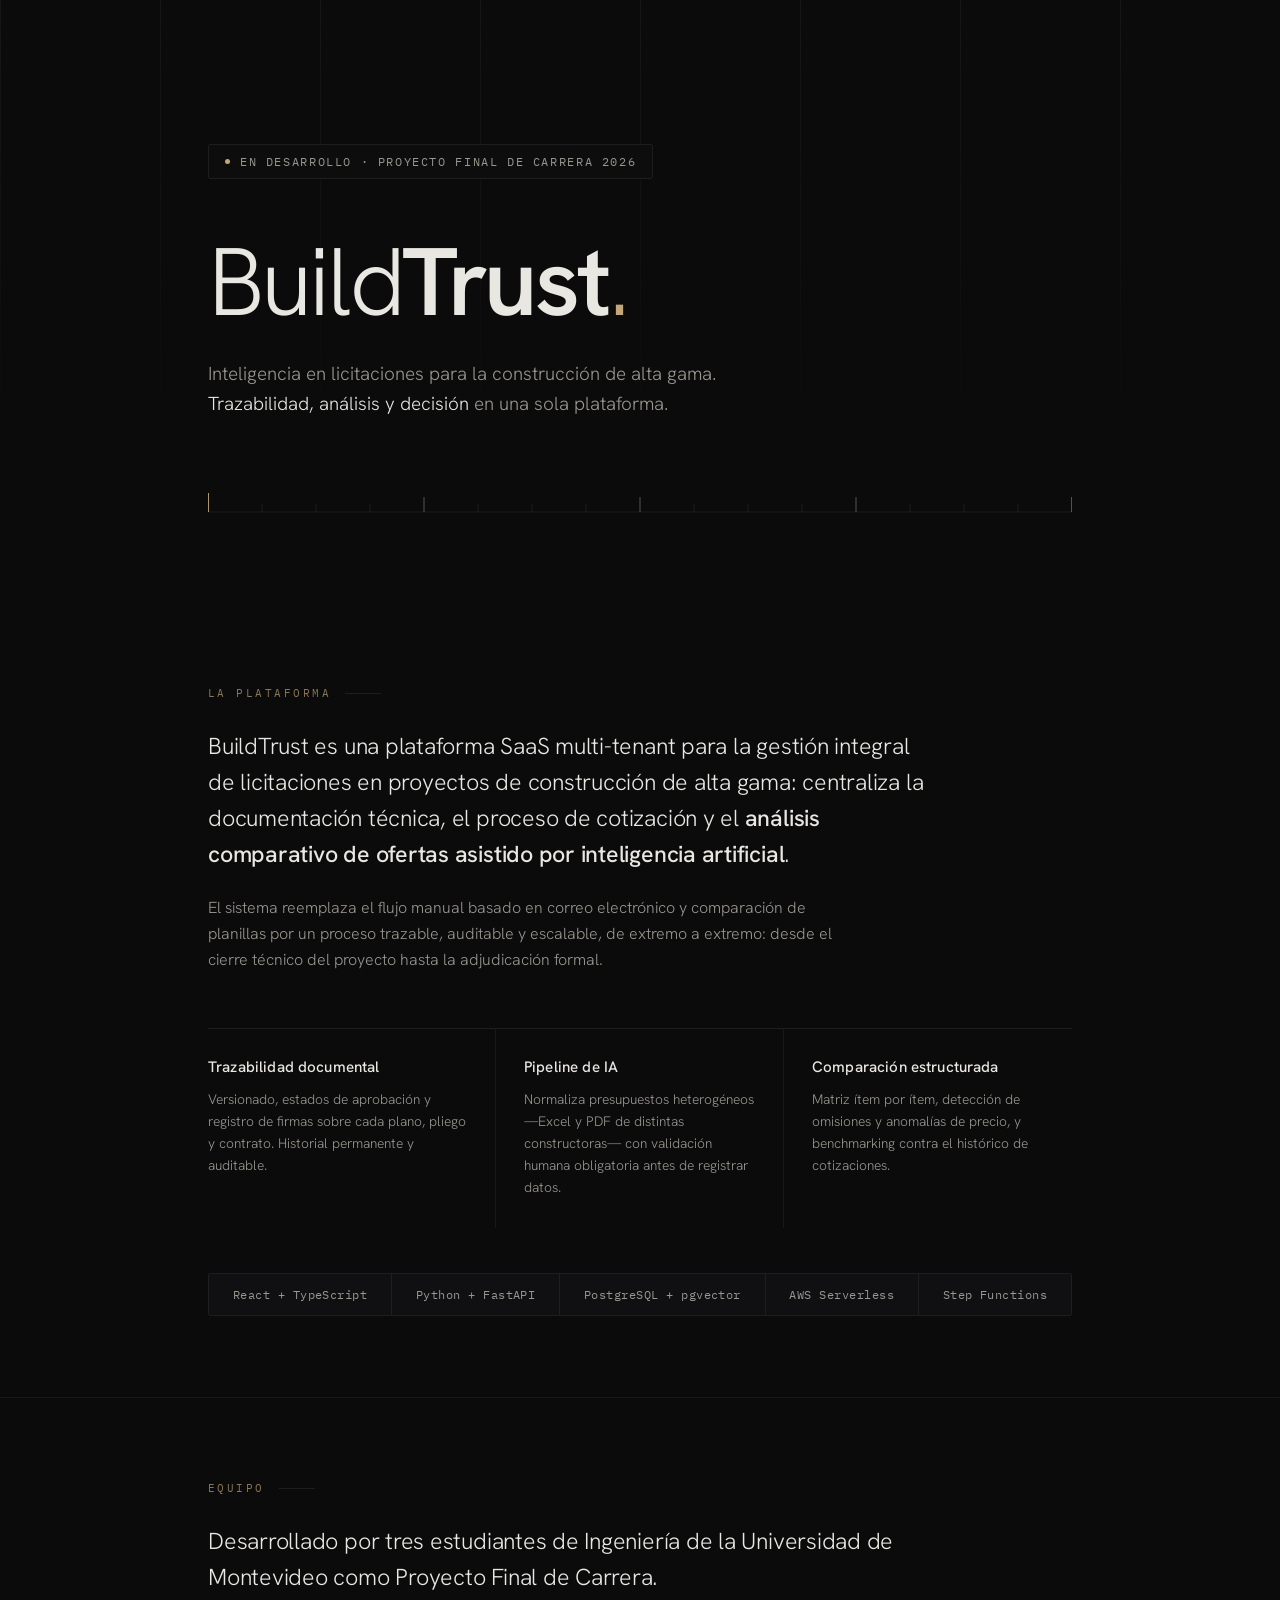
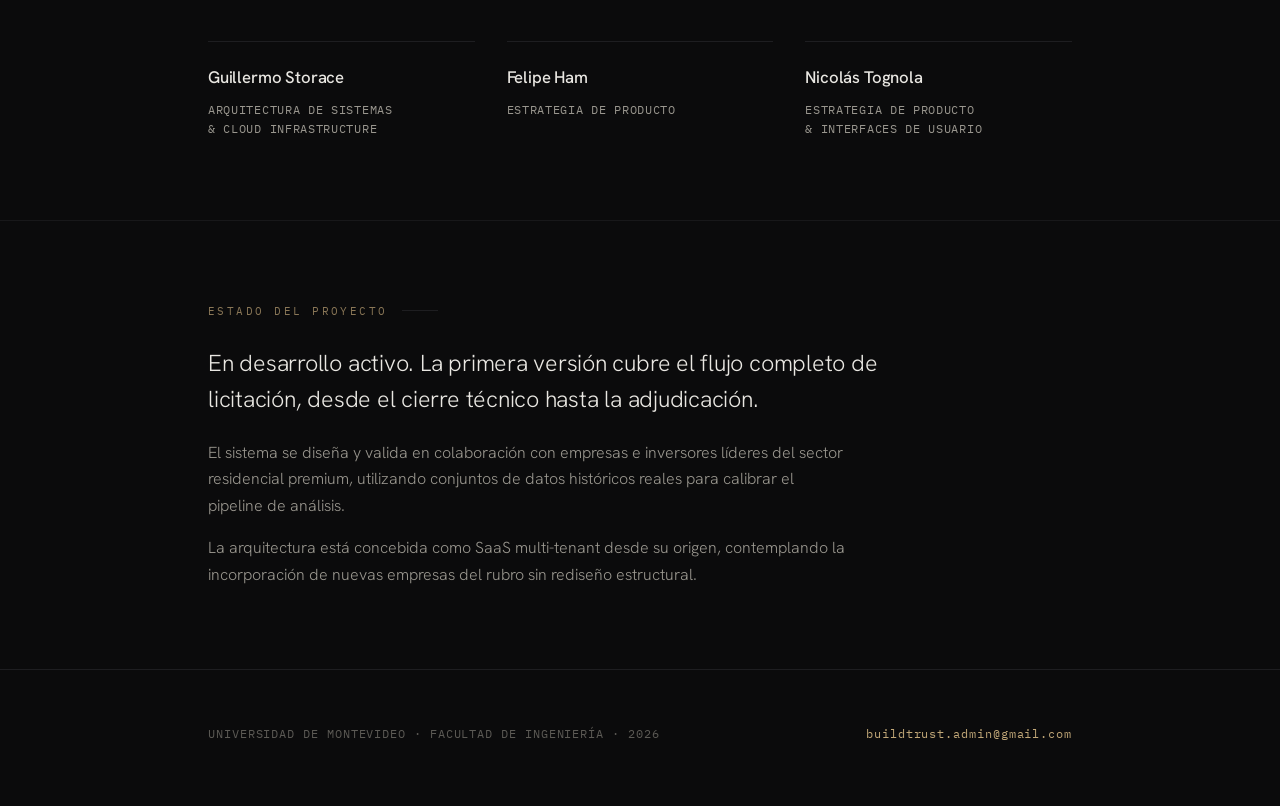
==== commit 0e3be34a: "agregado de href a mi perfil de linkdin" ====
--- a/index.html
+++ b/index.html
@@ -83,12 +83,12 @@
 
         <div class="team">
           <div class="member">
-            <div class="member-name">Guillermo Storace</div>
+            <a href="https://www.linkedin.com/in/guillermo-storace-alfaro/" target="_blank" rel="noopener noreferrer" class="member-name" style="text-decoration: inherit; color: inherit;">Guillermo Storace</a>
             <div class="member-role">Arquitectura de Sistemas<br>&amp; Cloud Infrastructure</div>
           </div>
           <div class="member">
             <div class="member-name">Felipe Ham</div>
-            <div class="member-role">Estrategia de Producto<br>&amp; Modelos de IA</div>
+            <div class="member-role">Estrategia de Producto</div>
           </div>
           <div class="member">
             <div class="member-name">Nicolás Tognola</div>
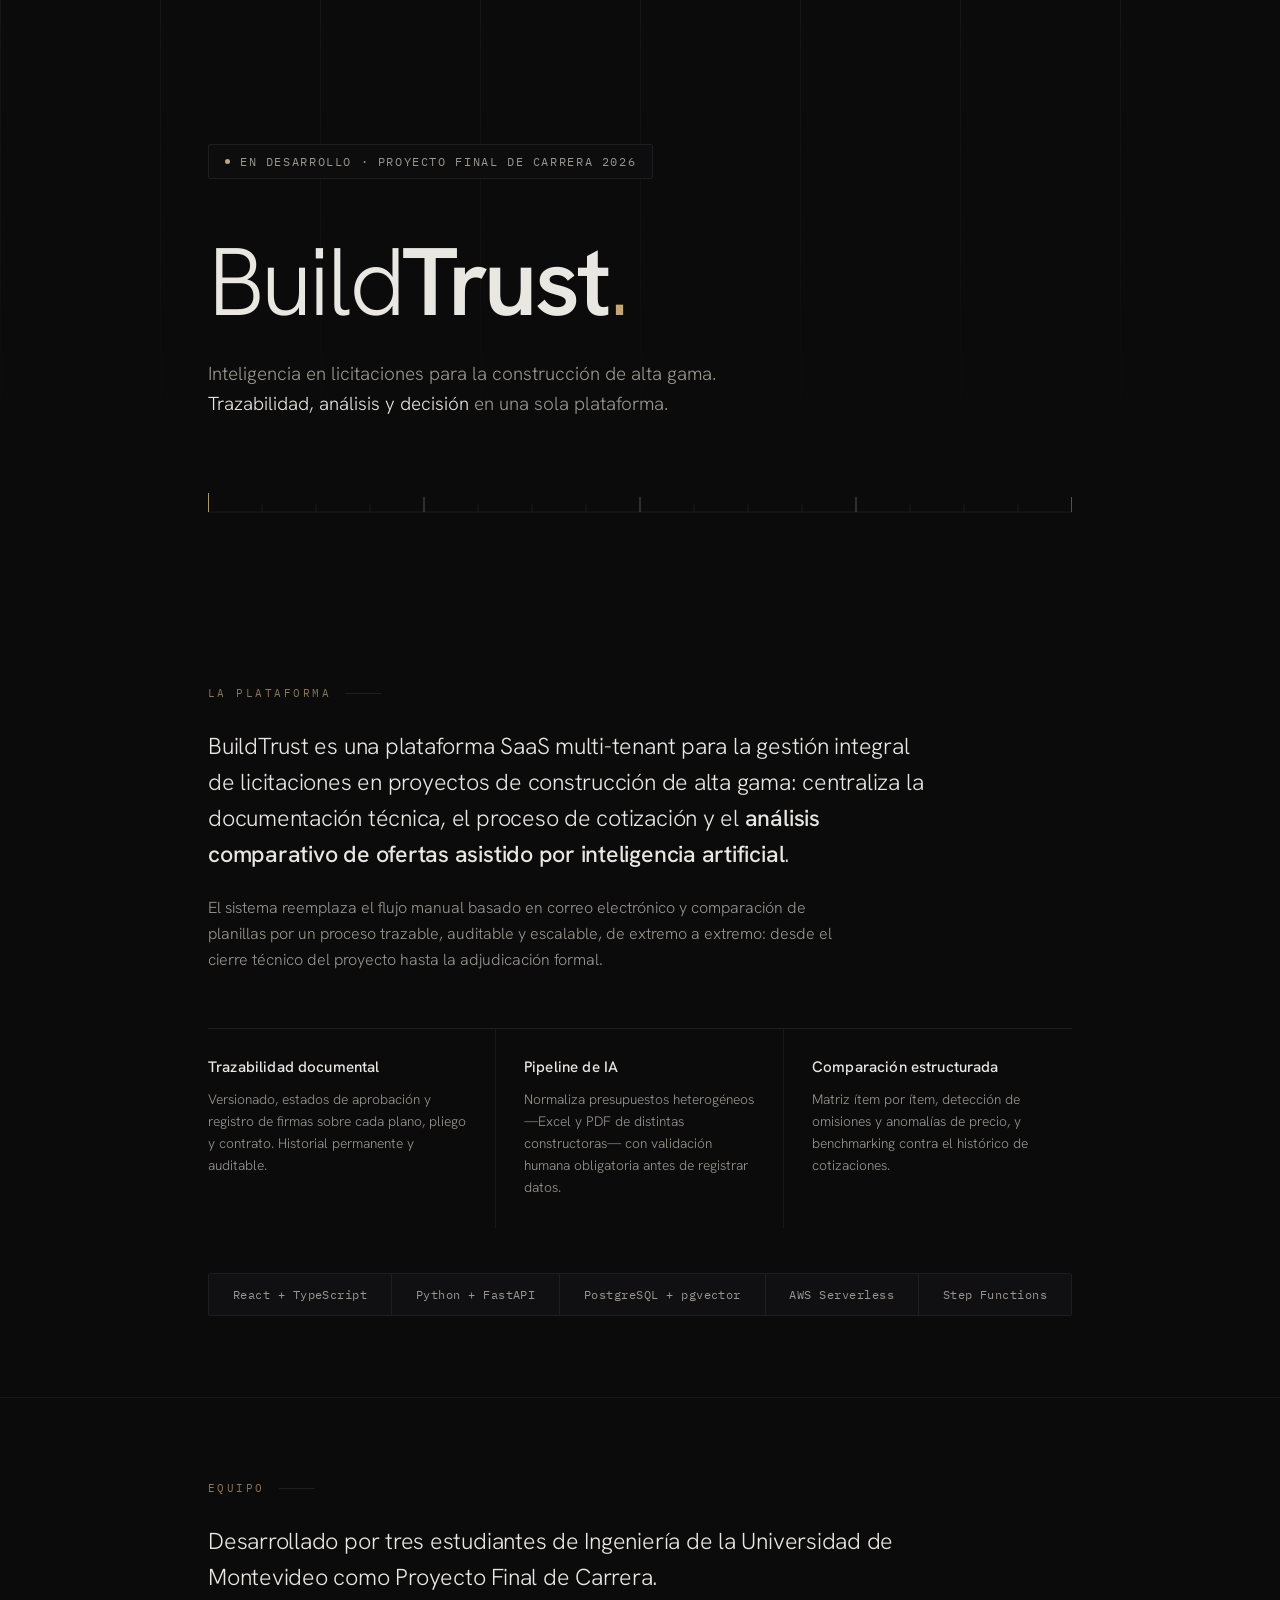
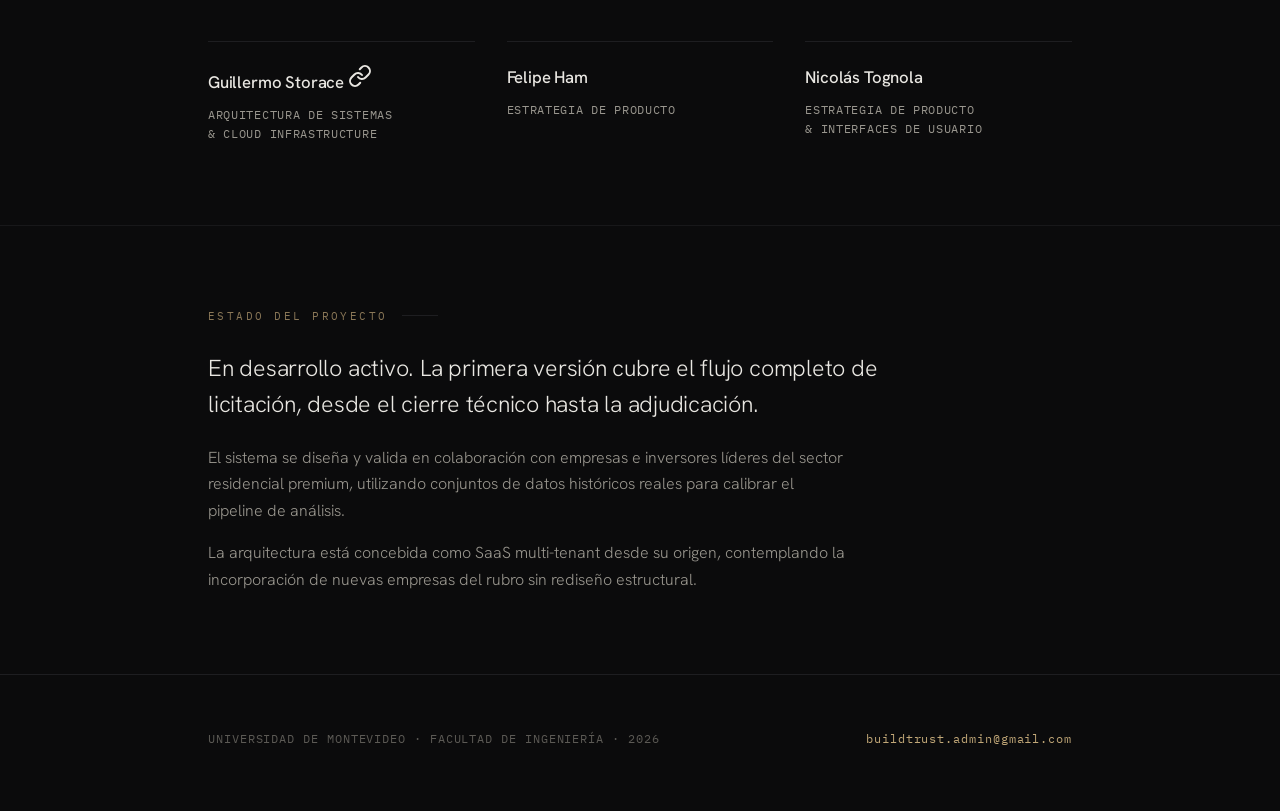
==== commit 97c285ad: "ajuste de estrucutra de carpetas y adaptado el codigo a practicas de clean code" ====
--- a/index.html
+++ b/index.html
@@ -7,24 +7,22 @@
   <meta name="theme-color" content="#0B0B0C">
   <title>BuildTrust — Inteligencia en Licitaciones ConTech</title>
 
-  <link rel="icon" type="image/svg+xml" href="favicon.svg">
+  <link rel="icon" type="image/svg+xml" href="assets/icons/favicon.svg">
 
   <link rel="preconnect" href="https://fonts.googleapis.com">
   <link rel="preconnect" href="https://fonts.gstatic.com" crossorigin>
   <link href="https://fonts.googleapis.com/css2?family=Hanken+Grotesk:wght@300;400;500;600&family=IBM+Plex+Mono:wght@400;500&display=swap" rel="stylesheet">
 
-  <link rel="stylesheet" href="styles.css">
+  <link rel="stylesheet" href="assets/css/styles.css">
 </head>
 <body>
 
-  <!-- ═══ Hero ═══ -->
   <header class="hero">
     <div class="wrap hero-inner">
       <div class="status reveal"><span class="dot" aria-hidden="true"></span>En desarrollo · Proyecto Final de Carrera 2026</div>
       <h1 class="wordmark reveal d1">Build<strong>Trust</strong><span class="terminal">.</span></h1>
       <p class="tagline reveal d2">Inteligencia en licitaciones para la construcción de alta gama. <em>Trazabilidad, análisis y decisión</em> en una sola plataforma.</p>
 
-      <!-- regla de escala — divisor firma -->
       <svg class="scale-rule reveal d3" viewBox="0 0 960 22" preserveAspectRatio="none" aria-hidden="true">
         <line x1="0" y1="21" x2="960" y2="21" stroke="currentColor" stroke-width="1"/>
         <g stroke="currentColor" stroke-width="1">
@@ -43,7 +41,6 @@
   </header>
 
   <main>
-    <!-- ═══ La Plataforma ═══ -->
     <section id="plataforma">
       <div class="wrap">
         <p class="eyebrow">La Plataforma</p>
@@ -75,7 +72,6 @@
       </div>
     </section>
 
-    <!-- ═══ Equipo ═══ -->
     <section id="equipo">
       <div class="wrap">
         <p class="eyebrow">Equipo</p>
@@ -83,7 +79,10 @@
 
         <div class="team">
           <div class="member">
-            <a href="https://www.linkedin.com/in/guillermo-storace-alfaro/" target="_blank" rel="noopener noreferrer" class="member-name" style="text-decoration: inherit; color: inherit;">Guillermo Storace</a>
+            <a href="https://www.linkedin.com/in/guillermo-storace-alfaro/" target="_blank" rel="noopener noreferrer" class="member-name flex-link" aria-label="Perfil de LinkedIn de Guillermo Storace">
+              Guillermo Storace
+              <img src="assets/icons/link.svg" alt="" aria-hidden="true" class="icon-link">
+            </a>
             <div class="member-role">Arquitectura de Sistemas<br>&amp; Cloud Infrastructure</div>
           </div>
           <div class="member">
@@ -98,7 +97,6 @@
       </div>
     </section>
 
-    <!-- ═══ Estado ═══ -->
     <section id="estado">
       <div class="wrap">
         <p class="eyebrow">Estado del Proyecto</p>
@@ -109,7 +107,6 @@
     </section>
   </main>
 
-  <!-- ═══ Footer ═══ -->
   <footer>
     <div class="wrap footer-grid">
       <p>Universidad de Montevideo · Facultad de Ingeniería · 2026</p>
--- a/assets/css/styles.css
+++ b/assets/css/styles.css
@@ -0,0 +1,302 @@
+/* ────────────────────────────────────────────────
+   BuildTrust — Sistema de diseño
+   Estética: arquitectónica · grafito profundo · bronce pulido
+   ──────────────────────────────────────────────── */
+:root {
+  --bg:        #0B0B0C;   /* negro arquitectónico */
+  --surface:   #101012;   /* grafito de superficie */
+  --line:      #1E1E21;   /* hairline estructural */
+  --line-soft: #18181A;
+  --ink:       #E9E7E2;   /* blanco hueso */
+  --ink-dim:   #99968E;   /* gris cálido */
+  --ink-faint: #5C5A55;
+  --accent:    #C2A878;   /* bronce */
+  --accent-dim:#8A7757;
+  --sans: 'Hanken Grotesk', -apple-system, BlinkMacSystemFont, 'Segoe UI', sans-serif;
+  --mono: 'IBM Plex Mono', 'SF Mono', monospace;
+}
+
+* { box-sizing: border-box; margin: 0; padding: 0; }
+
+html { scroll-behavior: smooth; }
+
+body {
+  background: var(--bg);
+  color: var(--ink);
+  font-family: var(--sans);
+  font-size: 16px;
+  line-height: 1.65;
+  -webkit-font-smoothing: antialiased;
+  text-rendering: optimizeLegibility;
+}
+
+::selection { background: var(--accent); color: #0B0B0C; }
+
+a { color: var(--accent); text-decoration: none; transition: color .2s ease; }
+a:hover { color: var(--ink); }
+a:focus-visible, button:focus-visible {
+  outline: 1px solid var(--accent);
+  outline-offset: 4px;
+  border-radius: 2px;
+}
+
+.wrap {
+  max-width: 960px;
+  margin: 0 auto;
+  padding: 0 clamp(24px, 6vw, 48px);
+}
+
+/* ── Hero ───────────────────────────────────────── */
+.hero {
+  position: relative;
+  padding: clamp(96px, 16vh, 160px) 0 clamp(64px, 10vh, 104px);
+  overflow: hidden;
+}
+/* retícula de plano — firma visual */
+.hero::before {
+  content: "";
+  position: absolute;
+  inset: 0;
+  background-image:
+    linear-gradient(to right, var(--line-soft) 1px, transparent 1px);
+  background-size: calc(100% / 8) 100%;
+  mask-image: linear-gradient(to bottom, rgba(0,0,0,.9), transparent 78%);
+  -webkit-mask-image: linear-gradient(to bottom, rgba(0,0,0,.9), transparent 78%);
+  pointer-events: none;
+}
+.hero-inner { position: relative; }
+
+.status {
+  display: inline-flex;
+  align-items: center;
+  gap: 10px;
+  font-family: var(--mono);
+  font-size: 0.72rem;
+  letter-spacing: 0.14em;
+  text-transform: uppercase;
+  color: var(--ink-dim);
+  border: 1px solid var(--line);
+  padding: 7px 16px;
+  border-radius: 2px;
+  margin-bottom: clamp(36px, 6vh, 56px);
+  background: rgba(16,16,18,.6);
+  backdrop-filter: blur(4px);
+}
+.status .dot {
+  width: 5px; height: 5px;
+  background: var(--accent);
+  border-radius: 50%;
+  flex-shrink: 0;
+}
+
+.wordmark {
+  font-size: clamp(3.2rem, 9vw, 6rem);
+  font-weight: 300;
+  letter-spacing: -0.035em;
+  line-height: 1.02;
+  color: var(--ink);
+}
+.wordmark strong { font-weight: 600; }
+.wordmark .terminal { color: var(--accent); }
+
+.tagline {
+  margin-top: 28px;
+  max-width: 520px;
+  font-size: clamp(1.02rem, 2vw, 1.18rem);
+  font-weight: 300;
+  color: var(--ink-dim);
+  line-height: 1.6;
+}
+.tagline em {
+  font-style: normal;
+  color: var(--ink);
+}
+
+/* ── Regla de escala (divisor firma) ───────────── */
+.scale-rule {
+  display: block;
+  width: 100%;
+  height: 22px;
+  margin-top: clamp(48px, 8vh, 72px);
+  color: var(--line);
+}
+.scale-rule .major { stroke: var(--ink-faint); }
+.scale-rule .origin { stroke: var(--accent); }
+
+/* ── Secciones ─────────────────────────────────── */
+section { padding: clamp(56px, 9vh, 88px) 0; }
+section + section { border-top: 1px solid var(--line-soft); }
+
+.eyebrow {
+  font-family: var(--mono);
+  font-size: 0.7rem;
+  letter-spacing: 0.22em;
+  text-transform: uppercase;
+  color: var(--accent-dim);
+  margin-bottom: 26px;
+  display: flex;
+  align-items: center;
+  gap: 14px;
+}
+.eyebrow::after {
+  content: "";
+  height: 1px;
+  flex: 0 0 36px;
+  background: var(--line);
+}
+
+.lede {
+  font-size: clamp(1.15rem, 2.4vw, 1.45rem);
+  font-weight: 300;
+  line-height: 1.55;
+  letter-spacing: -0.01em;
+  max-width: 720px;
+  color: var(--ink);
+}
+.lede strong { font-weight: 500; }
+
+.body-copy {
+  margin-top: 22px;
+  max-width: 640px;
+  color: var(--ink-dim);
+  font-weight: 300;
+  font-size: 1rem;
+}
+.body-copy + .body-copy { margin-top: 16px; }
+
+/* ── Capacidades ───────────────────────────────── */
+.capabilities {
+  margin-top: clamp(40px, 6vh, 56px);
+  display: grid;
+  grid-template-columns: repeat(3, 1fr);
+  border-top: 1px solid var(--line);
+}
+.cap {
+  padding: 26px 28px 30px 0;
+  border-right: 1px solid var(--line-soft);
+}
+.cap:nth-child(3n) { border-right: none; }
+.cap + .cap { padding-left: 28px; }
+.cap h3 {
+  font-size: 0.95rem;
+  font-weight: 500;
+  letter-spacing: 0.01em;
+  margin-bottom: 8px;
+  color: var(--ink);
+}
+.cap p {
+  font-size: 0.86rem;
+  font-weight: 300;
+  color: var(--ink-dim);
+  line-height: 1.6;
+}
+
+/* ── Stack ─────────────────────────────────────── */
+.stack {
+  margin-top: clamp(36px, 5vh, 48px);
+  display: flex;
+  flex-wrap: wrap;
+  gap: 0;
+  border: 1px solid var(--line);
+  border-radius: 2px;
+  overflow: hidden;
+}
+.chip {
+  font-family: var(--mono);
+  font-size: 0.74rem;
+  letter-spacing: 0.04em;
+  color: var(--ink-dim);
+  padding: 11px 18px;
+  border-right: 1px solid var(--line);
+  background: var(--surface);
+  transition: color .2s ease, background .2s ease;
+  flex: 1 0 auto;
+  text-align: center;
+}
+.chip:last-child { border-right: none; }
+.chip:hover { color: var(--accent); background: #131315; }
+
+/* ── Equipo ────────────────────────────────────── */
+.team {
+  display: grid;
+  grid-template-columns: repeat(3, 1fr);
+  gap: 0 32px;
+  margin-top: clamp(36px, 5vh, 48px);
+}
+.member {
+  border-top: 1px solid var(--line);
+  padding-top: 22px;
+  transition: border-color .25s ease;
+}
+.member:hover { border-top-color: var(--accent-dim); }
+.member-name {
+  font-size: 1.05rem;
+  font-weight: 500;
+  letter-spacing: -0.01em;
+  color: var(--ink);
+}
+.member-role {
+  margin-top: 8px;
+  font-family: var(--mono);
+  font-size: 0.72rem;
+  letter-spacing: 0.06em;
+  line-height: 1.7;
+  color: var(--ink-dim);
+  text-transform: uppercase;
+}
+
+/* ── Footer ────────────────────────────────────── */
+footer {
+  border-top: 1px solid var(--line);
+  padding: clamp(40px, 6vh, 56px) 0 clamp(48px, 7vh, 64px);
+}
+.footer-grid {
+  display: flex;
+  justify-content: space-between;
+  align-items: baseline;
+  gap: 24px;
+  flex-wrap: wrap;
+}
+.footer-grid p {
+  font-family: var(--mono);
+  font-size: 0.72rem;
+  letter-spacing: 0.08em;
+  color: var(--ink-faint);
+  text-transform: uppercase;
+}
+.footer-grid a {
+  font-family: var(--mono);
+  font-size: 0.72rem;
+  letter-spacing: 0.08em;
+  text-transform: lowercase;
+}
+
+/* ── Animación de entrada ──────────────────────── */
+@media (prefers-reduced-motion: no-preference) {
+  .reveal {
+    opacity: 0;
+    transform: translateY(14px);
+    animation: rise .9s cubic-bezier(.22,.61,.36,1) forwards;
+  }
+  .reveal.d1 { animation-delay: .08s; }
+  .reveal.d2 { animation-delay: .18s; }
+  .reveal.d3 { animation-delay: .3s; }
+  @keyframes rise {
+    to { opacity: 1; transform: none; }
+  }
+}
+
+/* ── Responsive ────────────────────────────────── */
+@media (max-width: 760px) {
+  .capabilities { grid-template-columns: 1fr; border-top: none; }
+  .cap {
+    border-right: none;
+    border-top: 1px solid var(--line);
+    padding: 22px 0;
+  }
+  .cap + .cap { padding-left: 0; }
+  .team { grid-template-columns: 1fr; gap: 28px 0; }
+  .chip { flex: 1 1 50%; border-bottom: 1px solid var(--line); }
+  .stack { border-bottom: none; }
+  .footer-grid { flex-direction: column; gap: 10px; }
+}
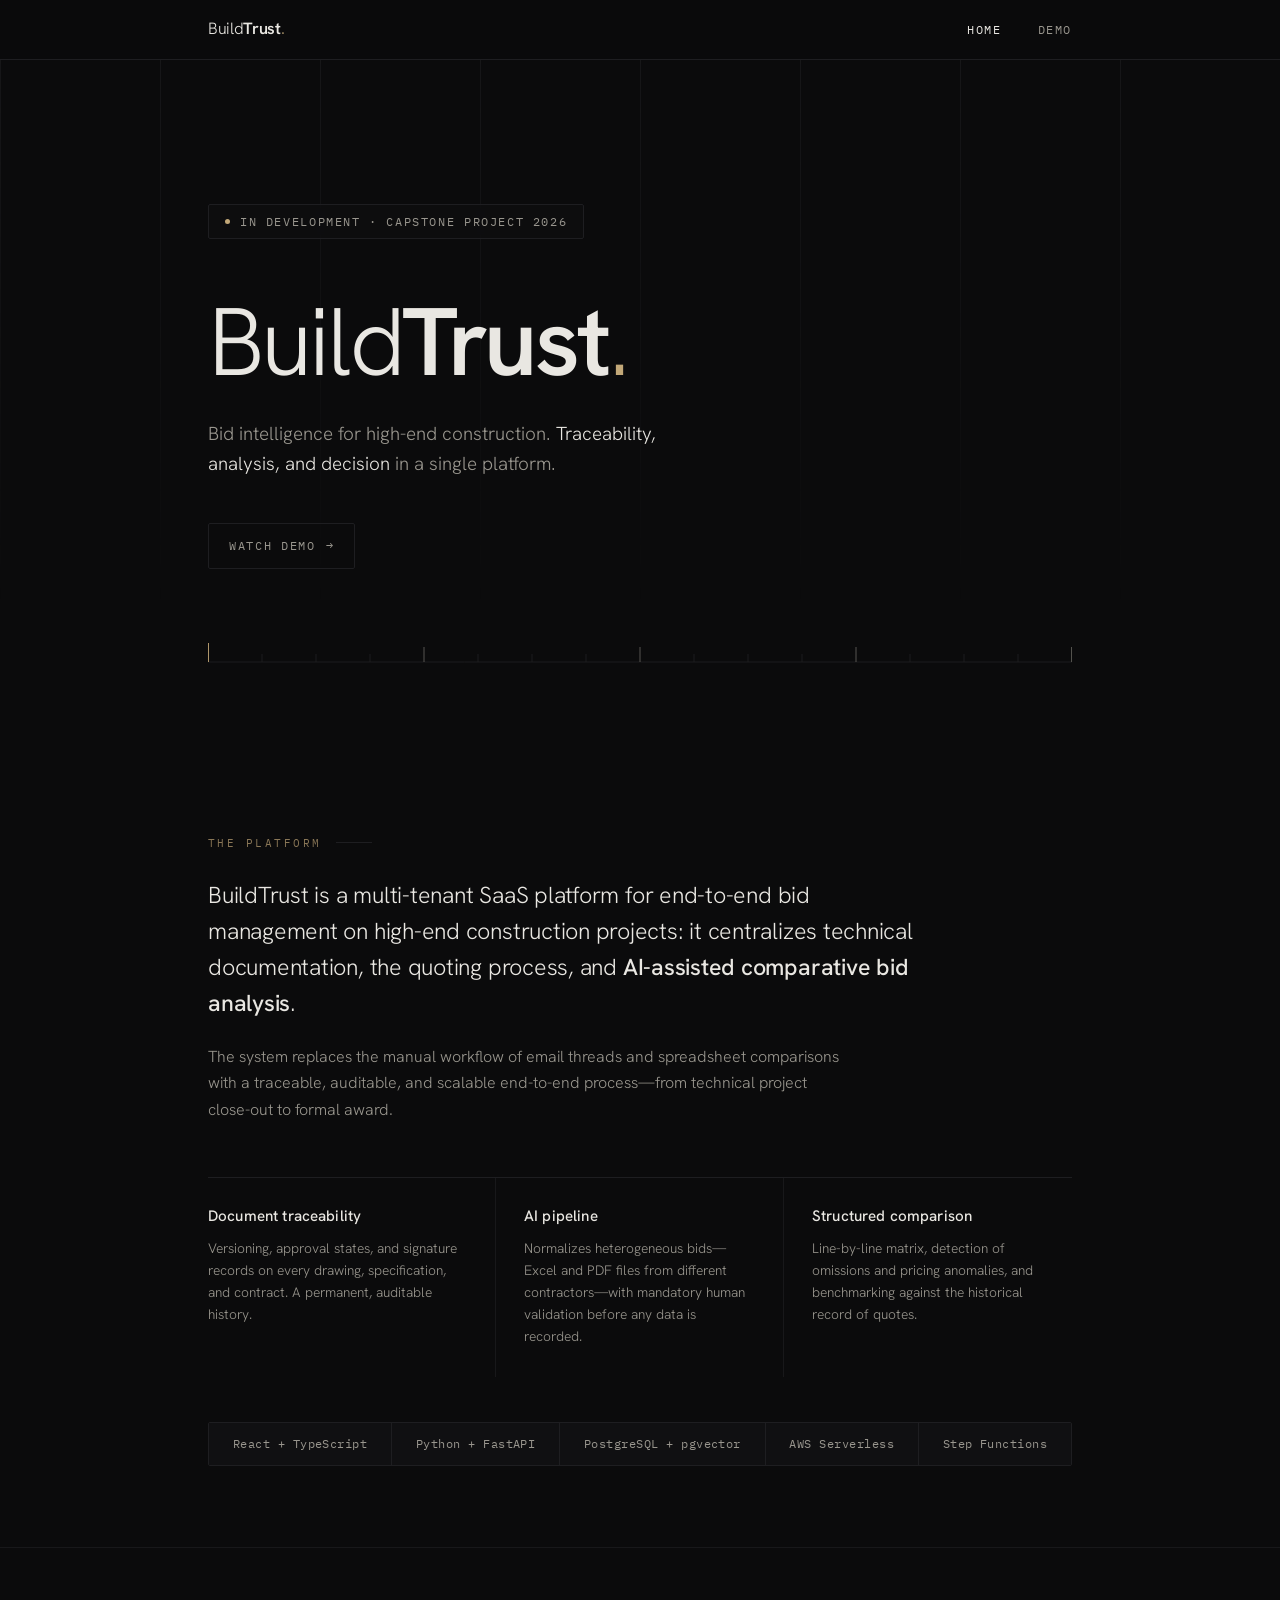
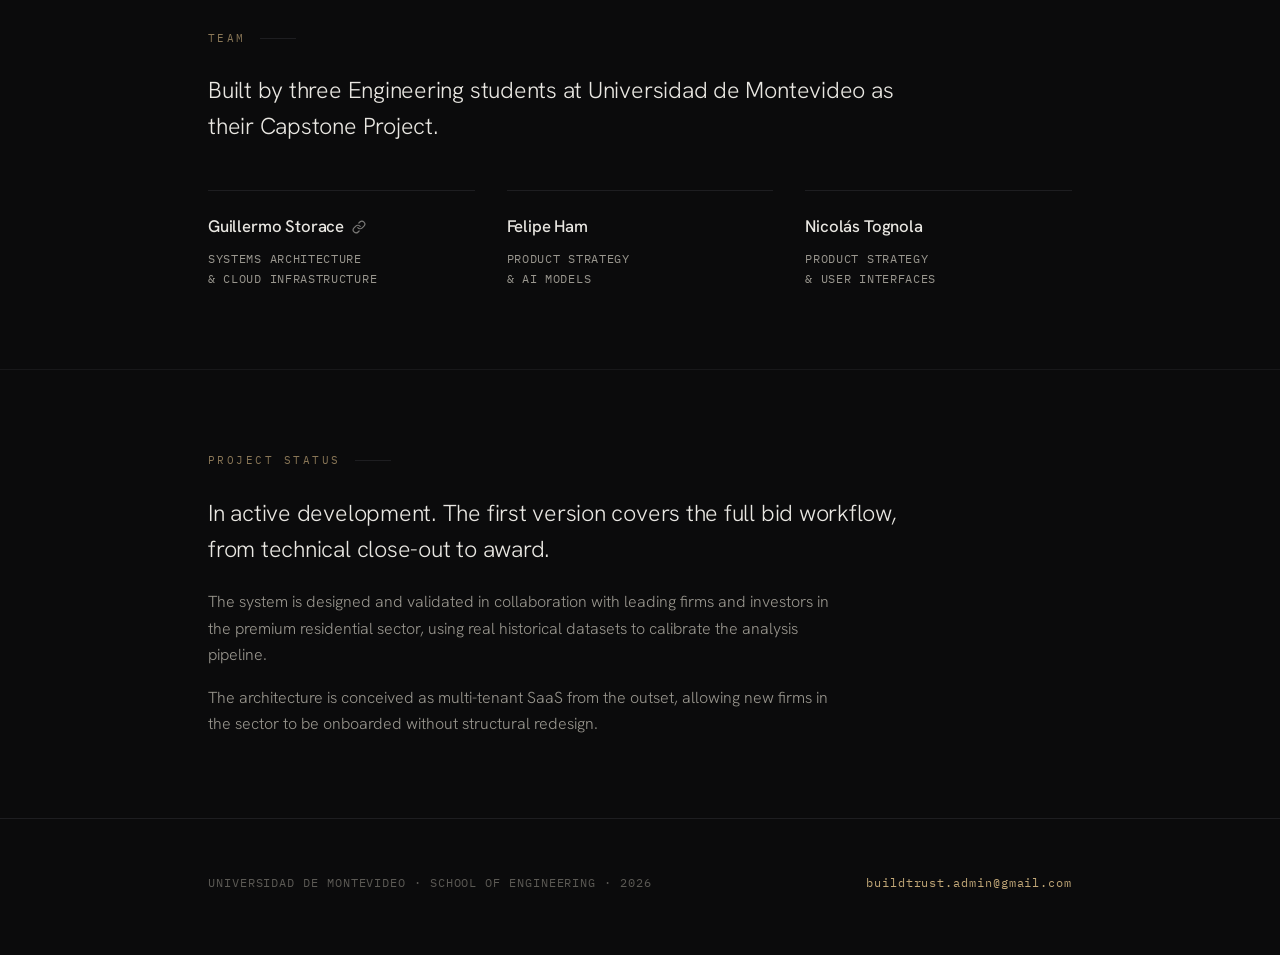
==== commit cd875b82: "Creacion de pagina demo + video + traducciones al ingles" ====
--- a/index.html
+++ b/index.html
@@ -1,11 +1,11 @@
 <!DOCTYPE html>
-<html lang="es">
+<html lang="en">
 <head>
   <meta charset="UTF-8">
   <meta name="viewport" content="width=device-width, initial-scale=1.0">
-  <meta name="description" content="BuildTrust — Plataforma de gestión de licitaciones e inteligencia artificial aplicada a la construcción de alta gama.">
+  <meta name="description" content="BuildTrust — Bid management platform with applied artificial intelligence for high-end construction.">
   <meta name="theme-color" content="#0B0B0C">
-  <title>BuildTrust — Inteligencia en Licitaciones ConTech</title>
+  <title>BuildTrust — ConTech Bid Intelligence</title>
 
   <link rel="icon" type="image/svg+xml" href="assets/icons/favicon.svg">
 
@@ -17,11 +17,23 @@
 </head>
 <body>
 
+  <nav class="nav">
+    <div class="wrap nav-inner">
+      <a href="index.html" class="nav-brand" aria-label="BuildTrust — Home">Build<strong>Trust</strong><span class="terminal">.</span></a>
+      <div class="nav-links">
+        <a href="index.html" class="nav-link is-active" aria-current="page">Home</a>
+        <a href="demo.html" class="nav-link">Demo</a>
+      </div>
+    </div>
+  </nav>
+
   <header class="hero">
     <div class="wrap hero-inner">
-      <div class="status reveal"><span class="dot" aria-hidden="true"></span>En desarrollo · Proyecto Final de Carrera 2026</div>
+      <div class="status reveal"><span class="dot" aria-hidden="true"></span>In development · Capstone Project 2026</div>
       <h1 class="wordmark reveal d1">Build<strong>Trust</strong><span class="terminal">.</span></h1>
-      <p class="tagline reveal d2">Inteligencia en licitaciones para la construcción de alta gama. <em>Trazabilidad, análisis y decisión</em> en una sola plataforma.</p>
+      <p class="tagline reveal d2">Bid intelligence for high-end construction. <em>Traceability, analysis, and decision</em> in a single platform.</p>
+
+      <a href="demo.html" class="cta reveal d3">Watch demo <span class="cta-arrow" aria-hidden="true">→</span></a>
 
       <svg class="scale-rule reveal d3" viewBox="0 0 960 22" preserveAspectRatio="none" aria-hidden="true">
         <line x1="0" y1="21" x2="960" y2="21" stroke="currentColor" stroke-width="1"/>
@@ -41,28 +53,28 @@
   </header>
 
   <main>
-    <section id="plataforma">
+    <section id="platform">
       <div class="wrap">
-        <p class="eyebrow">La Plataforma</p>
-        <p class="lede">BuildTrust es una plataforma SaaS multi-tenant para la gestión integral de licitaciones en proyectos de construcción de alta gama: centraliza la documentación técnica, el proceso de cotización y el <strong>análisis comparativo de ofertas asistido por inteligencia artificial</strong>.</p>
-        <p class="body-copy">El sistema reemplaza el flujo manual basado en correo electrónico y comparación de planillas por un proceso trazable, auditable y escalable, de extremo a extremo: desde el cierre técnico del proyecto hasta la adjudicación formal.</p>
+        <p class="eyebrow">The Platform</p>
+        <p class="lede">BuildTrust is a multi-tenant SaaS platform for end-to-end bid management on high-end construction projects: it centralizes technical documentation, the quoting process, and <strong>AI-assisted comparative bid analysis</strong>.</p>
+        <p class="body-copy">The system replaces the manual workflow of email threads and spreadsheet comparisons with a traceable, auditable, and scalable end-to-end process—from technical project close-out to formal award.</p>
 
         <div class="capabilities">
           <div class="cap">
-            <h3>Trazabilidad documental</h3>
-            <p>Versionado, estados de aprobación y registro de firmas sobre cada plano, pliego y contrato. Historial permanente y auditable.</p>
+            <h3>Document traceability</h3>
+            <p>Versioning, approval states, and signature records on every drawing, specification, and contract. A permanent, auditable history.</p>
           </div>
           <div class="cap">
-            <h3>Pipeline de IA</h3>
-            <p>Normaliza presupuestos heterogéneos —Excel y PDF de distintas constructoras— con validación humana obligatoria antes de registrar datos.</p>
+            <h3>AI pipeline</h3>
+            <p>Normalizes heterogeneous bids—Excel and PDF files from different contractors—with mandatory human validation before any data is recorded.</p>
           </div>
           <div class="cap">
-            <h3>Comparación estructurada</h3>
-            <p>Matriz ítem por ítem, detección de omisiones y anomalías de precio, y benchmarking contra el histórico de cotizaciones.</p>
+            <h3>Structured comparison</h3>
+            <p>Line-by-line matrix, detection of omissions and pricing anomalies, and benchmarking against the historical record of quotes.</p>
           </div>
         </div>
 
-        <div class="stack" aria-label="Tecnologías">
+        <div class="stack" aria-label="Technologies">
           <span class="chip">React + TypeScript</span>
           <span class="chip">Python + FastAPI</span>
           <span class="chip">PostgreSQL + pgvector</span>
@@ -72,44 +84,44 @@
       </div>
     </section>
 
-    <section id="equipo">
+    <section id="team">
       <div class="wrap">
-        <p class="eyebrow">Equipo</p>
-        <p class="lede">Desarrollado por tres estudiantes de Ingeniería de la Universidad de Montevideo como Proyecto Final de Carrera.</p>
+        <p class="eyebrow">Team</p>
+        <p class="lede">Built by three Engineering students at Universidad de Montevideo as their Capstone Project.</p>
 
         <div class="team">
           <div class="member">
-            <a href="https://www.linkedin.com/in/guillermo-storace-alfaro/" target="_blank" rel="noopener noreferrer" class="member-name flex-link" aria-label="Perfil de LinkedIn de Guillermo Storace">
+            <a href="https://www.linkedin.com/in/guillermo-storace-alfaro/" target="_blank" rel="noopener noreferrer" class="member-name flex-link" aria-label="Guillermo Storace's LinkedIn profile">
               Guillermo Storace
               <img src="assets/icons/link.svg" alt="" aria-hidden="true" class="icon-link">
             </a>
-            <div class="member-role">Arquitectura de Sistemas<br>&amp; Cloud Infrastructure</div>
+            <div class="member-role">Systems Architecture<br>&amp; Cloud Infrastructure</div>
           </div>
           <div class="member">
             <div class="member-name">Felipe Ham</div>
-            <div class="member-role">Estrategia de Producto</div>
+            <div class="member-role">Product Strategy<br>&amp; AI Models</div>
           </div>
           <div class="member">
             <div class="member-name">Nicolás Tognola</div>
-            <div class="member-role">Estrategia de Producto<br>&amp; Interfaces de Usuario</div>
+            <div class="member-role">Product Strategy<br>&amp; User Interfaces</div>
           </div>
         </div>
       </div>
     </section>
 
-    <section id="estado">
+    <section id="status">
       <div class="wrap">
-        <p class="eyebrow">Estado del Proyecto</p>
-        <p class="lede">En desarrollo activo. La primera versión cubre el flujo completo de licitación, desde el cierre técnico hasta la adjudicación.</p>
-        <p class="body-copy">El sistema se diseña y valida en colaboración con empresas e inversores líderes del sector residencial premium, utilizando conjuntos de datos históricos reales para calibrar el pipeline de análisis.</p>
-        <p class="body-copy">La arquitectura está concebida como SaaS multi-tenant desde su origen, contemplando la incorporación de nuevas empresas del rubro sin rediseño estructural.</p>
+        <p class="eyebrow">Project Status</p>
+        <p class="lede">In active development. The first version covers the full bid workflow, from technical close-out to award.</p>
+        <p class="body-copy">The system is designed and validated in collaboration with leading firms and investors in the premium residential sector, using real historical datasets to calibrate the analysis pipeline.</p>
+        <p class="body-copy">The architecture is conceived as multi-tenant SaaS from the outset, allowing new firms in the sector to be onboarded without structural redesign.</p>
       </div>
     </section>
   </main>
 
   <footer>
     <div class="wrap footer-grid">
-      <p>Universidad de Montevideo · Facultad de Ingeniería · 2026</p>
+      <p>Universidad de Montevideo · School of Engineering · 2026</p>
       <a href="mailto:buildtrust.admin@gmail.com">buildtrust.admin@gmail.com</a>
     </div>
   </footer>
--- a/assets/css/styles.css
+++ b/assets/css/styles.css
@@ -235,6 +235,28 @@
   letter-spacing: -0.01em;
   color: var(--ink);
 }
+
+.flex-link {
+  display: inline-flex;
+  align-items: center;
+  gap: 8px;
+  color: inherit;
+  text-decoration: none;
+}
+
+.icon-link {
+  width: 14px;
+  height: 14px;
+  min-width: 14px; /* Evita que flexbox escale el icono */
+  flex-shrink: 0;  /* Previene deformaciones */
+  opacity: 0.5;
+  transition: opacity 0.2s ease;
+}
+
+.flex-link:hover .icon-link {
+  opacity: 1;
+}
+
 .member-role {
   margin-top: 8px;
   font-family: var(--mono);
@@ -299,4 +321,149 @@
   .chip { flex: 1 1 50%; border-bottom: 1px solid var(--line); }
   .stack { border-bottom: none; }
   .footer-grid { flex-direction: column; gap: 10px; }
+}
+
+/* ── Navegación ────────────────────────────────── */
+.nav {
+  position: sticky;
+  top: 0;
+  z-index: 100;
+  border-bottom: 1px solid var(--line);
+  background: rgba(11,11,12,.78);
+  backdrop-filter: blur(8px);
+  -webkit-backdrop-filter: blur(8px);
+}
+.nav-inner {
+  display: flex;
+  align-items: center;
+  justify-content: space-between;
+  gap: 24px;
+  padding-top: 16px;
+  padding-bottom: 16px;
+}
+.nav-brand {
+  font-family: var(--sans);
+  font-size: 1.02rem;
+  font-weight: 300;
+  letter-spacing: -0.02em;
+  color: var(--ink);
+}
+.nav-brand strong { font-weight: 600; }
+.nav-brand .terminal { color: var(--accent); }
+.nav-brand:hover { color: var(--ink); }
+
+.nav-links {
+  display: flex;
+  align-items: center;
+  gap: clamp(20px, 4vw, 36px);
+}
+.nav-link {
+  font-family: var(--mono);
+  font-size: 0.72rem;
+  letter-spacing: 0.14em;
+  text-transform: uppercase;
+  color: var(--ink-dim);
+}
+.nav-link:hover { color: var(--accent); }
+.nav-link.is-active { color: var(--ink); }
+
+/* ── CTA (hairline) ────────────────────────────── */
+.cta {
+  display: inline-flex;
+  align-items: center;
+  gap: 10px;
+  margin-top: clamp(32px, 5vh, 44px);
+  font-family: var(--mono);
+  font-size: 0.74rem;
+  letter-spacing: 0.14em;
+  text-transform: uppercase;
+  color: var(--ink-dim);
+  border: 1px solid var(--line);
+  border-radius: 2px;
+  padding: 12px 20px;
+  transition: color .2s ease, border-color .2s ease;
+}
+.cta:hover { color: var(--accent); border-color: var(--accent-dim); }
+.cta-arrow { transition: transform .2s ease; }
+.cta:hover .cta-arrow { transform: translateX(4px); }
+
+/* ── Demo · Hero ───────────────────────────────── */
+.demo-hero { padding: clamp(56px, 11vh, 96px) 0 clamp(36px, 6vh, 56px); }
+.demo-title {
+  font-size: clamp(2rem, 5vw, 3.2rem);
+  font-weight: 300;
+  letter-spacing: -0.03em;
+  line-height: 1.08;
+  color: var(--ink);
+}
+.demo-title em { font-style: normal; font-weight: 600; }
+.demo-lede {
+  margin-top: 24px;
+  max-width: 600px;
+  font-size: clamp(1.02rem, 2vw, 1.18rem);
+  font-weight: 300;
+  color: var(--ink-dim);
+  line-height: 1.6;
+}
+
+/* ── Demo · Video ──────────────────────────────── */
+#video { padding-top: 0; }
+.video-frame {
+  margin: 0;
+  border: 1px solid var(--line);
+  border-radius: 3px;
+  background: var(--surface);
+  overflow: hidden;
+  line-height: 0;
+}
+.video-frame video {
+  display: block;
+  width: 100%;
+  height: auto;
+  background: #000;
+}
+
+/* ── Demo · Pasos ──────────────────────────────── */
+.steps {
+  list-style: none;
+  margin-top: clamp(40px, 6vh, 56px);
+  border-top: 1px solid var(--line);
+}
+.step {
+  display: flex;
+  gap: clamp(20px, 4vw, 40px);
+  padding: 28px 0;
+  border-bottom: 1px solid var(--line-soft);
+  transition: border-color .25s ease;
+}
+.step:hover { border-bottom-color: var(--accent-dim); }
+.step-num {
+  flex: 0 0 auto;
+  font-family: var(--mono);
+  font-size: 0.78rem;
+  font-weight: 500;
+  letter-spacing: 0.1em;
+  color: var(--accent-dim);
+  padding-top: 4px;
+}
+.step-body { max-width: 640px; }
+.step-body h3 {
+  font-size: 0.98rem;
+  font-weight: 500;
+  letter-spacing: 0.01em;
+  margin-bottom: 8px;
+  color: var(--ink);
+}
+.step-body p {
+  font-size: 0.9rem;
+  font-weight: 300;
+  color: var(--ink-dim);
+  line-height: 1.6;
+}
+
+/* ── Responsive · nuevos componentes ───────────── */
+@media (max-width: 760px) {
+  .nav-inner { gap: 16px; }
+  .nav-links { gap: 20px; }
+  .step { gap: 18px; padding: 22px 0; }
 }
